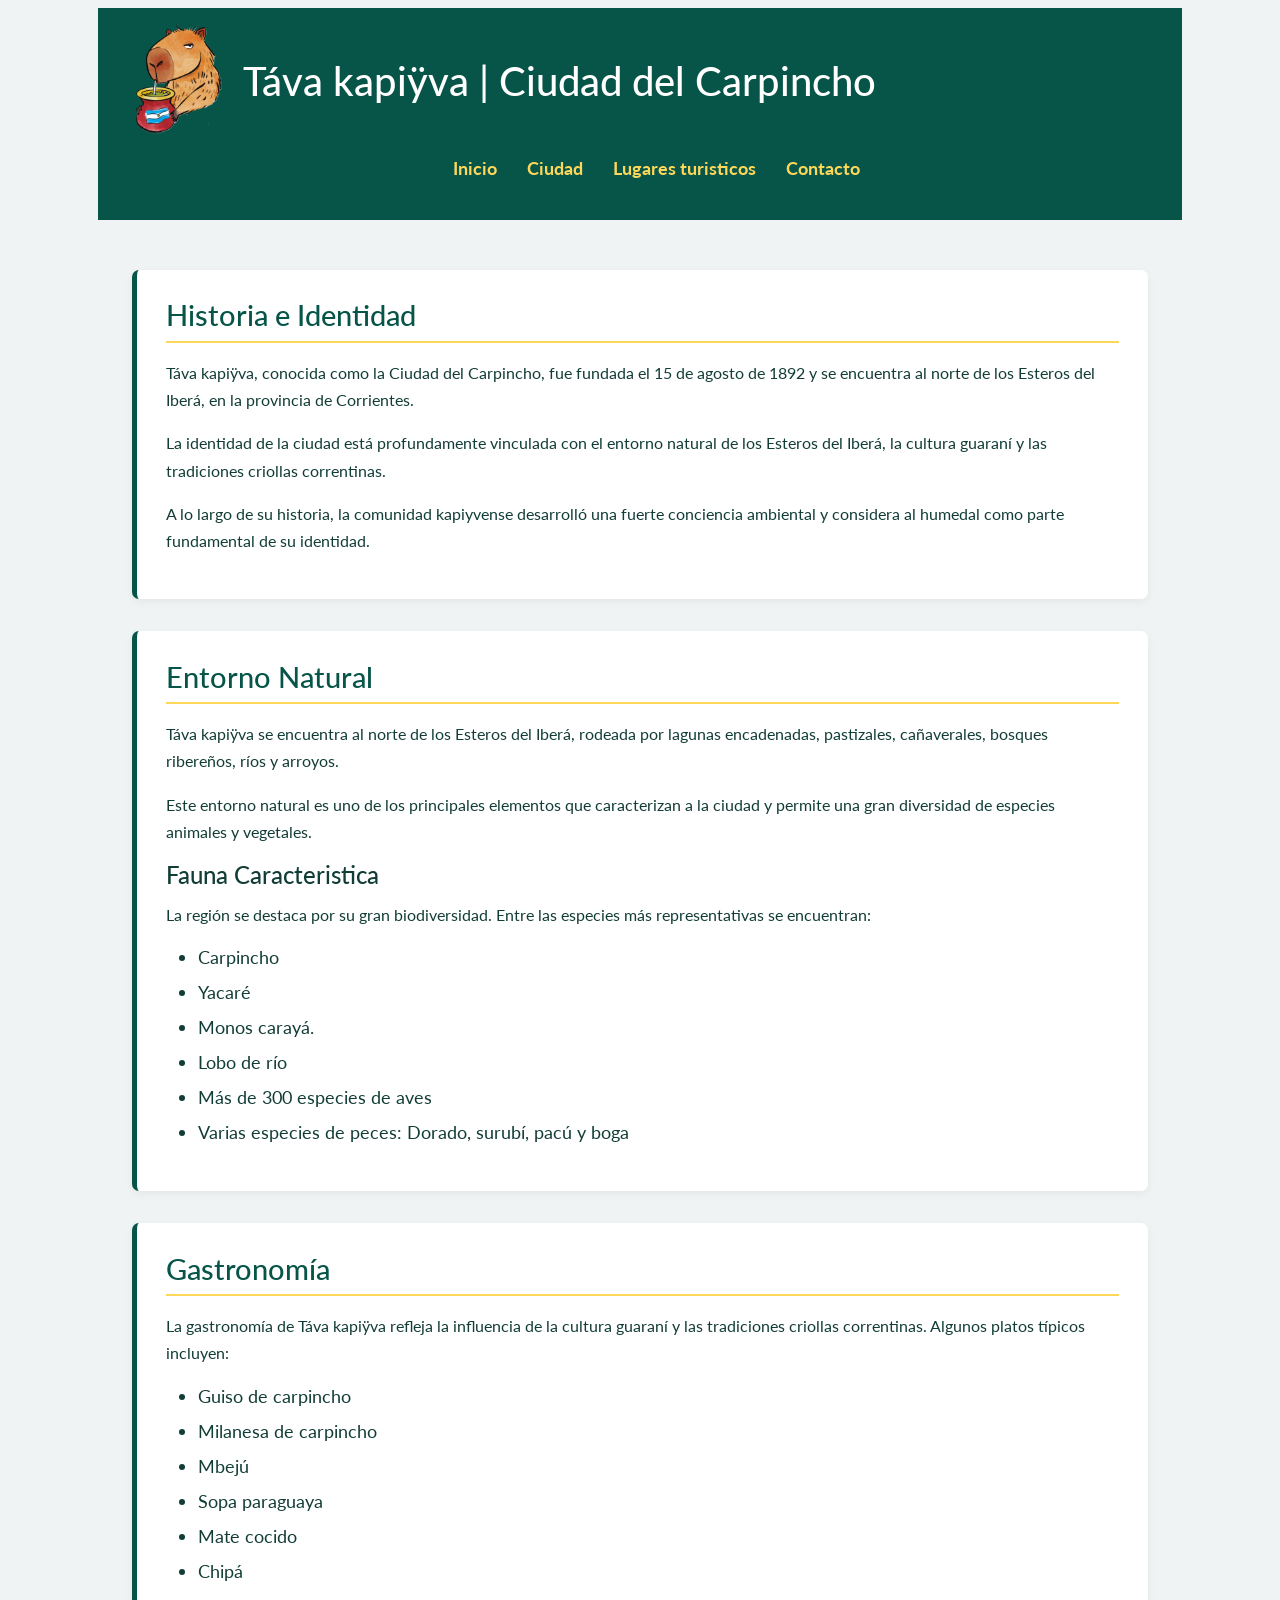
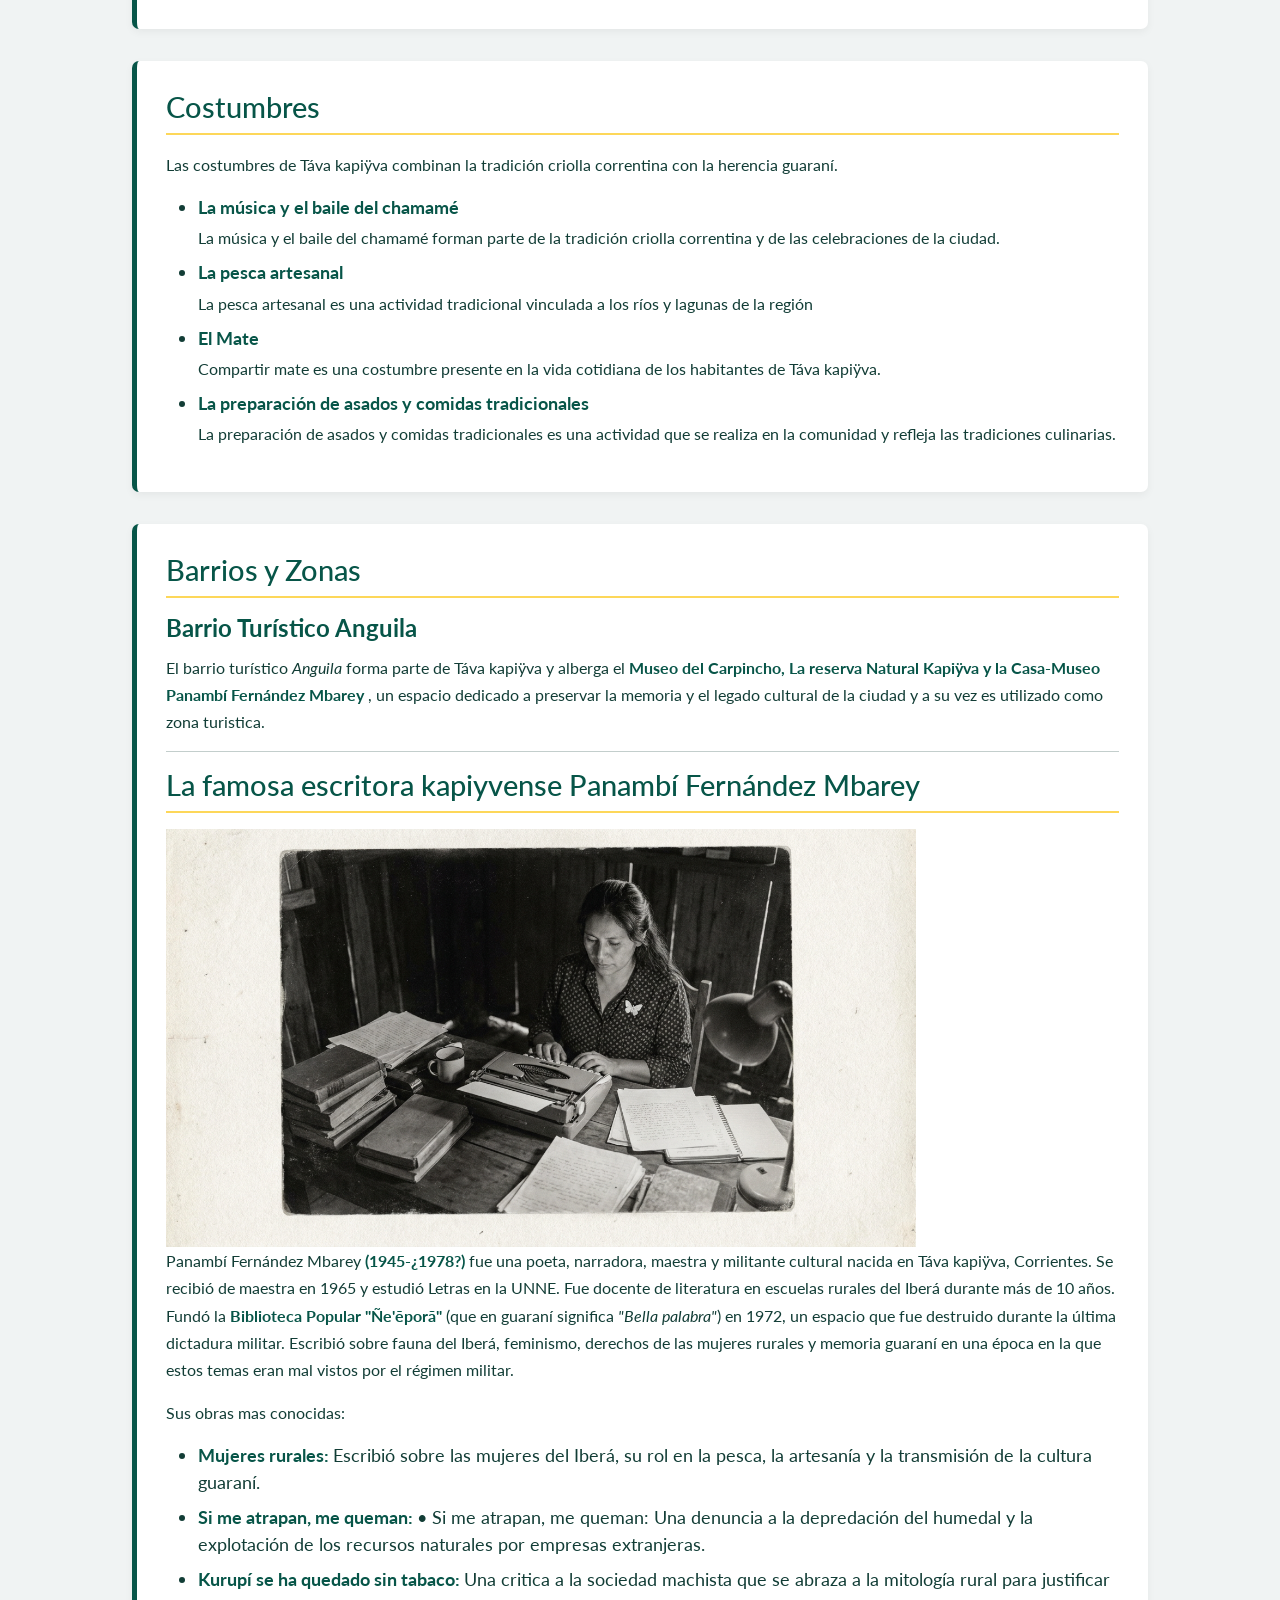
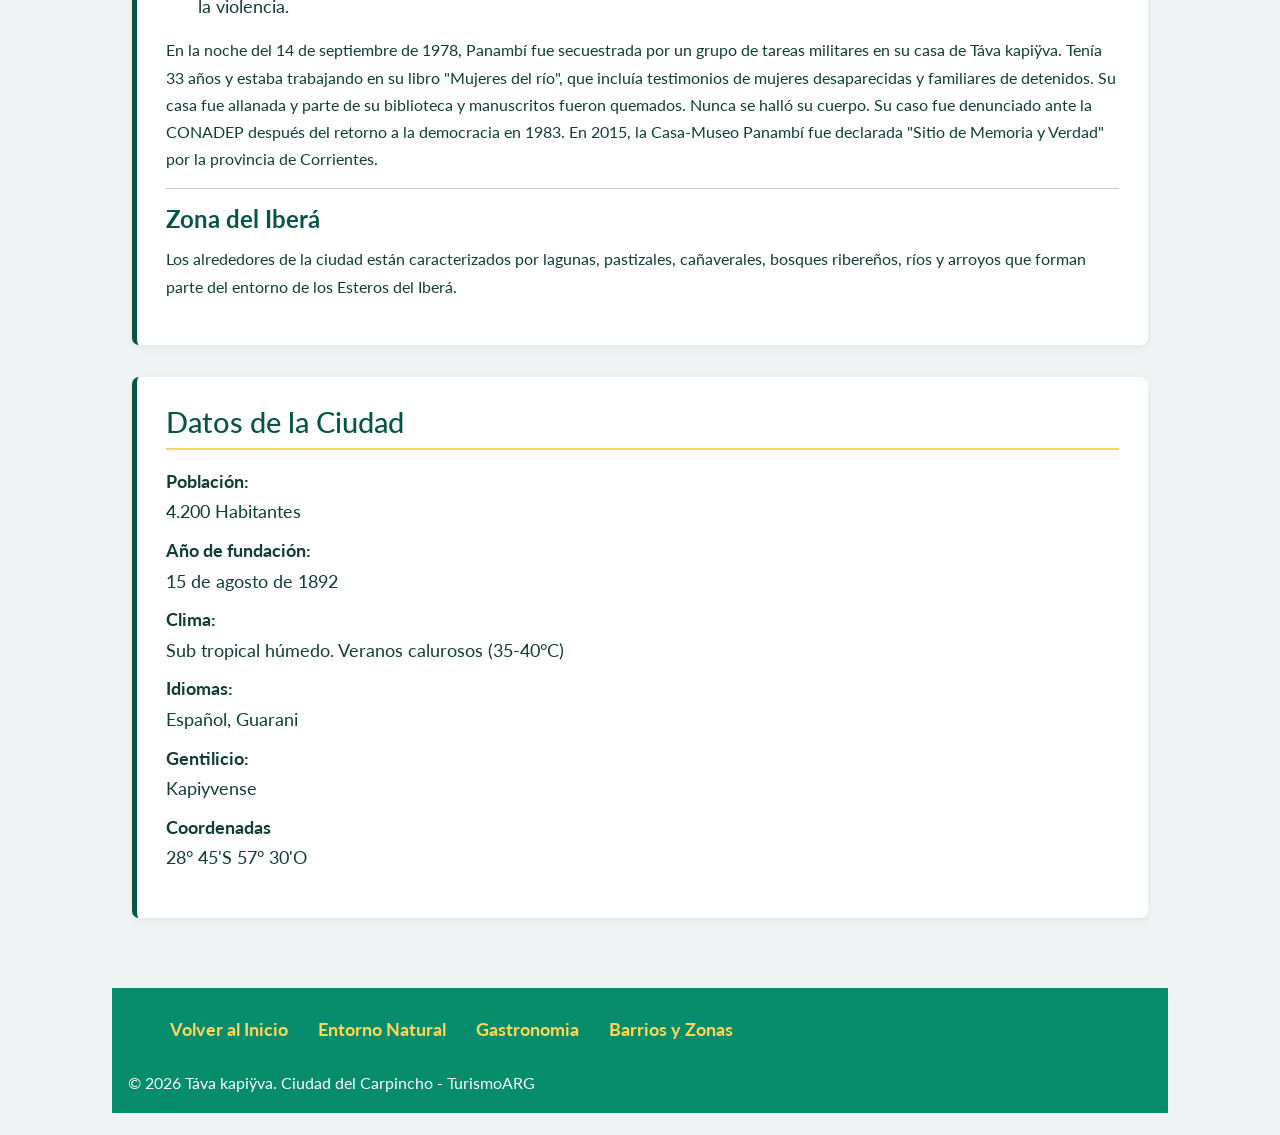
==== ciudad.html @ b0acb696 "Agrego carrusel en lugares.html" ====
<!DOCTYPE html>
<html lang="es">
<head>
    <meta charset="UTF-8">
    <meta name="viewport" content="width=device-width, initial-scale=1.0">
    <title>Táva kapiÿva - Ciudad - TursimoARG</title>
    <link href="https://cdn.jsdelivr.net/npm/bootstrap@5.3.3/dist/css/bootstrap.min.css" rel="stylesheet">
    <link rel="preconnect" href="https://fonts.googleapis.com">
    <link rel="preconnect" href="https://fonts.gstatic.com" crossorigin>
    <link href="https://fonts.googleapis.com/css2?family=Fjalla+One&display=swap" rel="stylesheet">
    <link rel="preconnect" href="https://fonts.googleapis.com">
    <link rel="preconnect" href="https://fonts.gstatic.com" crossorigin>
    <link href="https://fonts.googleapis.com/css2?family=Lato:ital,wght@0,100;0,300;0,400;0,700;0,900;1,100;1,300;1,400;1,700;1,900&display=swap" rel="stylesheet">
    <link rel="stylesheet" href="CSS/estilos.css">
</head>
<body>
      <header id="Inicio">
            <div>
                <img src="Imagenes/logo-corrientes.png" alt="Logo de Táva kapiÿva">
                <h1> Táva kapiÿva | Ciudad del Carpincho </h1>
            </div>
            <nav> 
                <ul>
                    <li> <a href="index.html"> Inicio </a></li>
                    <li> <a href="ciudad.html"> Ciudad </a></li>
                    <li> <a href="lugares.html"> Lugares turisticos </a></li>
                    <li> <a href="contacto.html"> Contacto </a></li>
                </ul>
            </nav>
        </header>
        <main>
            <section>
                <h2 id="HistoriaDeLaCiudad"> Historia e Identidad </h2>
                <p> Táva kapiÿva, conocida como la Ciudad del Carpincho, fue fundada el 15 de agosto de 1892 y se encuentra al norte de los Esteros del Iberá, en la provincia de Corrientes.
                </p>

                <p>La identidad de la ciudad está profundamente vinculada con el entorno natural de los Esteros del Iberá, la cultura guaraní y las tradiciones criollas correntinas.</p>

                <p> A lo largo de su historia, la comunidad kapiyvense desarrolló una fuerte conciencia ambiental y considera al humedal como parte fundamental de su identidad.
                </p>
            </section>

            <section>
                <h2 id="EntornoNatural">Entorno Natural</h2>
                <p>Táva kapiÿva se encuentra al norte de los Esteros del Iberá, rodeada por lagunas encadenadas, pastizales, cañaverales, bosques ribereños, ríos y arroyos.</p>

                <p>Este entorno natural es uno de los principales elementos que caracterizan a la ciudad y permite una gran diversidad de especies animales y vegetales.</p>
                 <div class="tarjeta">
                    <h3>Fauna Caracteristica</h3>
                    <p>La región se destaca por su gran biodiversidad. Entre las especies más representativas se encuentran:</p>
                    <ul>
                        <li>Carpincho</li>
                        <li>Yacaré </li>
                        <li>Monos carayá.</li>
                        <li>Lobo de río</li>
                        <li>Más de 300 especies de aves</li>
                        <li> Varias especies de peces: Dorado, surubí, pacú y boga</li>
                    </ul>
                 </div>
            </section>

            <section>
                <h2 id="Gastronomia"> Gastronomía </h2>
                <p>La gastronomía de Táva kapiÿva refleja la influencia de la cultura guaraní y las tradiciones criollas correntinas. Algunos platos típicos incluyen:</p>
                <ul>
                    <li>Guiso de carpincho</li>
                    <li>Milanesa de carpincho</li>
                    <li>Mbejú</li>
                    <li>Sopa paraguaya</li>
                    <li>Mate cocido</li>
                    <li>Chipá</li>
                </ul>
            </section>

            <section>
                <h2 id="Costumbres">Costumbres</h2>
                <p>Las costumbres de Táva kapiÿva combinan la tradición criolla correntina con la herencia guaraní.</p>
                <ul>
                    <li>
                        <strong> La música y el baile del chamamé </strong>
                        <p>La música y el baile del chamamé forman parte de la tradición criolla correntina y de las celebraciones de la ciudad.</p>
                    </li>
                    <li><strong>La pesca artesanal</strong>
                        <p>La pesca artesanal es una actividad tradicional vinculada a los ríos y lagunas de la región</p>
                    </li>
                    <li><strong>El Mate</strong>
                        <p>Compartir mate es una costumbre presente en la vida cotidiana de los habitantes de Táva kapiÿva.</p>
                    </li>
                    <li><strong>La preparación de asados y comidas tradicionales</strong>
                        <p>La preparación de asados y comidas tradicionales es una actividad que se realiza en la comunidad y refleja las tradiciones culinarias.</p>
                    </li>
                </ul>
            </section>

            <section>
                <h2 id="BarriosYZonas">Barrios y Zonas</h2>
                <div>
                    <h3><strong>Barrio Turístico Anguila</strong></h3>
                    <p> El barrio turístico <em>Anguila</em> forma parte de Táva kapiÿva y alberga el <strong>Museo del Carpincho, La reserva Natural Kapiÿva y la Casa-Museo Panambí Fernández Mbarey </strong>, un espacio dedicado a preservar la memoria y el legado cultural de la ciudad y a su vez es utilizado como zona turistica.  </p>
                </div>
                <hr>
                <article>
                    <h2> La famosa escritora kapiyvense Panambí Fernández Mbarey </h2>
                    <img src="Imagenes/FotoDocumento.png" alt="Fotografia de Panambí Fernández Mbarey" width="750">
                    <p> Panambí Fernández Mbarey <strong>(1945-¿1978?)</strong> fue una poeta, narradora, maestra y militante cultural nacida en Táva kapiÿva, Corrientes. Se recibió de maestra en 1965 y estudió Letras en la UNNE. Fue docente de literatura en escuelas rurales del Iberá durante más de 10 años. <br> Fundó la <strong>Biblioteca Popular "Ñe'ẽporã"</strong> (que en guaraní significa <em>"Bella palabra"</em>) en 1972, un espacio que fue destruido durante la última dictadura militar. Escribió sobre fauna del Iberá, feminismo, derechos de las mujeres rurales y memoria guaraní en una época en la que estos temas eran mal vistos por el régimen militar. </p>
                    <div>
                        <p> Sus obras mas conocidas:</p>
                        <ul>
                            <li> <strong> Mujeres rurales: </strong> Escribió sobre las mujeres del Iberá, su rol en la pesca, la artesanía y la transmisión de la cultura guaraní.</li>
                            <li> <strong> Si me atrapan, me queman: </strong> •	Si me atrapan, me queman: Una denuncia a la depredación del humedal y la explotación de los recursos naturales por empresas extranjeras.</li>
                            <li> <strong> Kurupí se ha quedado sin tabaco: </strong> Una critica a la sociedad machista que se abraza a la mitología rural para justificar la violencia. </li>
                        </ul>
                        <p> En la noche del 14 de septiembre de 1978, Panambí fue secuestrada por un grupo de tareas militares en su casa de Táva kapiÿva. Tenía 33 años y estaba trabajando en su libro "Mujeres del río", que incluía testimonios de mujeres desaparecidas y familiares de detenidos. Su casa fue allanada y parte de su biblioteca y manuscritos fueron quemados. Nunca se halló su cuerpo. Su caso fue denunciado ante la CONADEP después del retorno a la democracia en 1983. En 2015, la Casa-Museo Panambí fue declarada "Sitio de Memoria y Verdad" por la provincia de Corrientes. </p>
                    </div>
                </article>
                <hr>
                <div>
                    <h3><strong>Zona del Iberá</strong></h3>
                    <p> Los alrededores de la ciudad están caracterizados por lagunas, pastizales, cañaverales, bosques ribereños, ríos y arroyos que forman parte del entorno de los Esteros del Iberá. </p>
                </div>
            </section>
            <section>
                <h2> Datos de la Ciudad </h2>
                <dl>
                    <dt>Población:</dt>
                    <dd> 4.200 Habitantes </dd>
                    <dt>Año de fundación:</dt>
                    <dd> <time datetime="1892-08-15">15 de agosto de 1892</time> </dd>
                    <dt>Clima:</dt>
                    <dd> Sub tropical húmedo. Veranos calurosos (35-40°C) </dd>
                    <dt>Idiomas:</dt>
                    <dd> Español, Guarani </dd>
                    <dt>Gentilicio:</dt>
                    <dd> Kapiyvense</dd>
                    <dt>Coordenadas</dt>
                    <dd> 28° 45'S 57° 30'O </dd>
                </dl>
            </section>
        </main>
        <footer>   
            <ul> 
                <li> <a href="#Inicio"> Volver al Inicio </a></li>
                <li> <a href="#EntornoNatural"> Entorno Natural </a></li>
                <li> <a href="#Gastronomia"> Gastronomia </a></li>
                <li> <a href="#BarriosYZonas"> Barrios y Zonas </a></li>
            </ul>
            <small> &copy; 2026 Táva kapiÿva. Ciudad del Carpincho - TurismoARG </small>
        </footer>
        <script src="https://cdn.jsdelivr.net/npm/bootstrap@5.3.3/dist/js/bootstrap.bundle.min.js"></script>
</body>
</html>
---- CSS/estilos.css ----
/* Variables */
:root {
    --color-fondo: rgb(240, 243, 243);
    --color-header: #075548;
    --color-footer: #078d6c;
    --color-texto-principal: #123D36;
    --color-texto-secundario: #ffffff;
    --color-acento: #fdd759;
    --color-hover: #ff9100;
    --fuente-titulos: "Fjalla One", Arial, sans-serif;
    --fuente-principal: "Lato", Arial, sans-serif;
    --color-sombra: rgba(0, 0, 0, 0.05);
    --color-borde-tarjeta: rgba(7, 90, 70, 0.2);
}

/* Reset */
* {
    box-sizing: border-box;
    margin: 0;
    padding: 0;
}

/* Body */
body {
    font-family: var(--fuente-principal);
    font-size: 18px;
    line-height: 1.7;
    background-color: var(--color-fondo);
    color: var(--color-texto-principal);
    max-width: 1100px;
    margin: auto;
    padding: 0.5rem;
}

/* Header */
header {
    display: flex;
    flex-direction: column;
    justify-content: flex-start;
    background-color: var(--color-header);
    color: var(--color-texto-secundario);
    padding: 10px 20px;
    width: 100%;
}

header img {
    display: flex;
    align-items: flex-start;
    justify-content: flex-start;
    width: 125px;
}


/* Imagen y texto alineados */
header div {
    display: flex;
    flex-direction: row;
    align-items: center;
    margin-left: 0;
}

header div h1 {
    margin: 0;
    padding: 0;
}

/* Nav y footer */

nav {
    display: flex;
    flex-direction: row;
    justify-content: center;
    gap: 15px;
    margin-left: auto;
    margin-right: auto;
    width: max-content;
}

nav a,
footer a {
    text-decoration: none;
    color: var(--color-acento);
    font-family: var(--fuente-principal);
    font-weight: 700;
    padding: 10px;
    display: inline-block;
    transition: transform 0.3s ease, color 0.3s ease;
}

nav a:hover,
footer a:hover {
    color: var(--color-hover);
    transform: translateY(-3px);
}

footer {
    display: flex;
    flex-direction: column;
    background-color: var(--color-footer);
    color: var(--color-texto-secundario);
    padding: 1rem;
    margin: 14px;
}

/* Elementos del menú */
nav ul,
footer ul {
    display: flex;
    gap: 10px;
    list-style: none;
}

/* Main */
main {
    padding: 1.5rem;
    margin: 10px;
}

/* Section */
section {
    background-color: var(--color-texto-secundario);
    padding: 1.8rem;
    margin-top: 1rem;
    margin-bottom: 2rem;
    border-radius: 7px;
    box-shadow: 0 3px 8px var(--color-sombra);
    border-left: 5px solid var(--color-header);
}

section h2 {
    color: var(--color-header);
    font-size: 1.8rem;
    margin-bottom: 1rem;
    padding-bottom: 0.5rem;
    border-bottom: 2px solid var(--color-acento);
}

section h3 {
    color: var(--color-texto-principal);
    font-size: 1.5rem;
    margin-top: 1rem;
    margin-bottom: 0.7rem;
}

section p {
    font-family: var(--fuente-secundaria);
    color: var(--color-texto-principal);
    font-size: 1rem;
    line-height: 1.7;
    margin-bottom: 1rem;
}

section strong {
    font-family: var(--fuente-principal);
    color: var(--color-header);
    font-weight: bold;
}

section em {
    font-style: italic;
}

section ul {
    margin-left: 1.5rem;
    margin-bottom: 1rem;
    padding-left: 0.5rem;
}

section li {
    font-family: var(--fuente-secundaria);
    color: var(--color-texto-principal);
    margin-bottom: 0.5rem;
    line-height: 1.5;
}

section li p {
    margin-top: 0.2rem;
    margin-bottom: 0.4rem;
}

<<<<<<< HEAD
.fauna, .lugar {
=======
.lugar {
>>>>>>> 4a778a674673a5d684d19be6d3c427e51670f3a7
    background-color: var(--color-fondo);
    padding: 1.2rem;
    margin-top: 1.1rem;
    margin-bottom: 1.1rem;
    border-radius: 6px;
    border: 1px solid var(--color-borde-tarjeta);
}

#información ul {
    list-style: none;
}

/* mark */

#importante {
    background-color: #fbe392;
}

/* hr y dl */

hr {
    border: 0;
    height: 1px;
    background-color: var(--color-borde-tarjeta);
    margin: 2rem 0;
}

dl {
    display: grid;
    grid-template-columns: auto 3fr;
    gap: 0.5rem 1.2rem;
    background-color: var(--color-fondo);
    padding: 1.2rem;
    border-radius: 6px;
    border-left: 4px solid var(--color-acento);
}

dt {
    font-family: var(--fuente-principal);
    color: var(--color-header);
    font-weight: bold;
}

dd {
    margin: 0;
    font-family: var(--fuente-secundaria);
    color: var(--color-texto-principal);
}

/* Artículo */
article {
    background-color: var(--color-fondo);
    padding: 1.2rem;
    margin-top: 1.1rem;
    margin-bottom: 1.1rem;
    border-radius: 6px;
    border: 1px solid var(--color-borde-tarjeta);
}

article h2 {
    color: var(--color-header);
    font-size: 1.8rem;
    margin-top: 1rem;
    margin-bottom: 0.7rem;
}

<<<<<<< HEAD
/* Titulo y subtitulos */
h1, h2, h3 {
=======
/* Selectores */
h1,
h2,
h3 {
>>>>>>> 4a778a674673a5d684d19be6d3c427e51670f3a7
    font-family: var(--fuente-titulos);
}

h4 {
    font-family: var(--fuente-principal);
}

/* Imagenes */

img {
    max-width: 100%;
    height: auto;
    display: block;
    margin-bottom: 1rem;
    border-radius: 8px;
    transition: transform 0.3s ease;
}

img:hover {
    transform: scale(1.05);
    cursor: pointer;
}

.carousel-item img {
    width: 450px;
    object-fit: cover;
}

/* Tabla */

table {
    width: 100%;
    border-collapse: collapse;
    margin: 18px 0;
    border-radius: 6px;
    overflow: hidden;
    box-shadow: 0 2px 8px rgba(0, 0, 0, 0.3);
}

th,
td {
    border: 1px solid #ccc;
    padding: 10px;
    text-align: left;

}

thead {
    background-color: var(--color-header);
    color: white;
}

tbody tr:nth-child(even) {
    background-color: #f2f2f2;
}

tbody tr:hover {
    background-color: #d1e7dd;
    cursor: pointer;
}

/* FORMULARIO */

form input,
form textarea,
form select {
    width: 100%;
    padding: 10px;
    margin: 8px 0;
    border: 1px solid #929191;
    border-radius: 5px;
    box-sizing: border-box;
}

form button {
    background-color: var(--color-header);
    color: white;
    padding: 10px 20px;
    border: none;
    border-radius: 5px;
    cursor: pointer;
}

form button:hover {
    background-color: #4d998a
}

.card {
    background-color: var(--color-texto-secundario);
    border: 1px solid var(--color-borde-tarjeta);
    border-radius: 8px;
}

.card-title {
    color: var(--color-header);
    font-family: var(--fuente-titulos);
}

.card-text {
    color: var(--color-texto-principal);
    font-family: var(--fuente-principal);
}
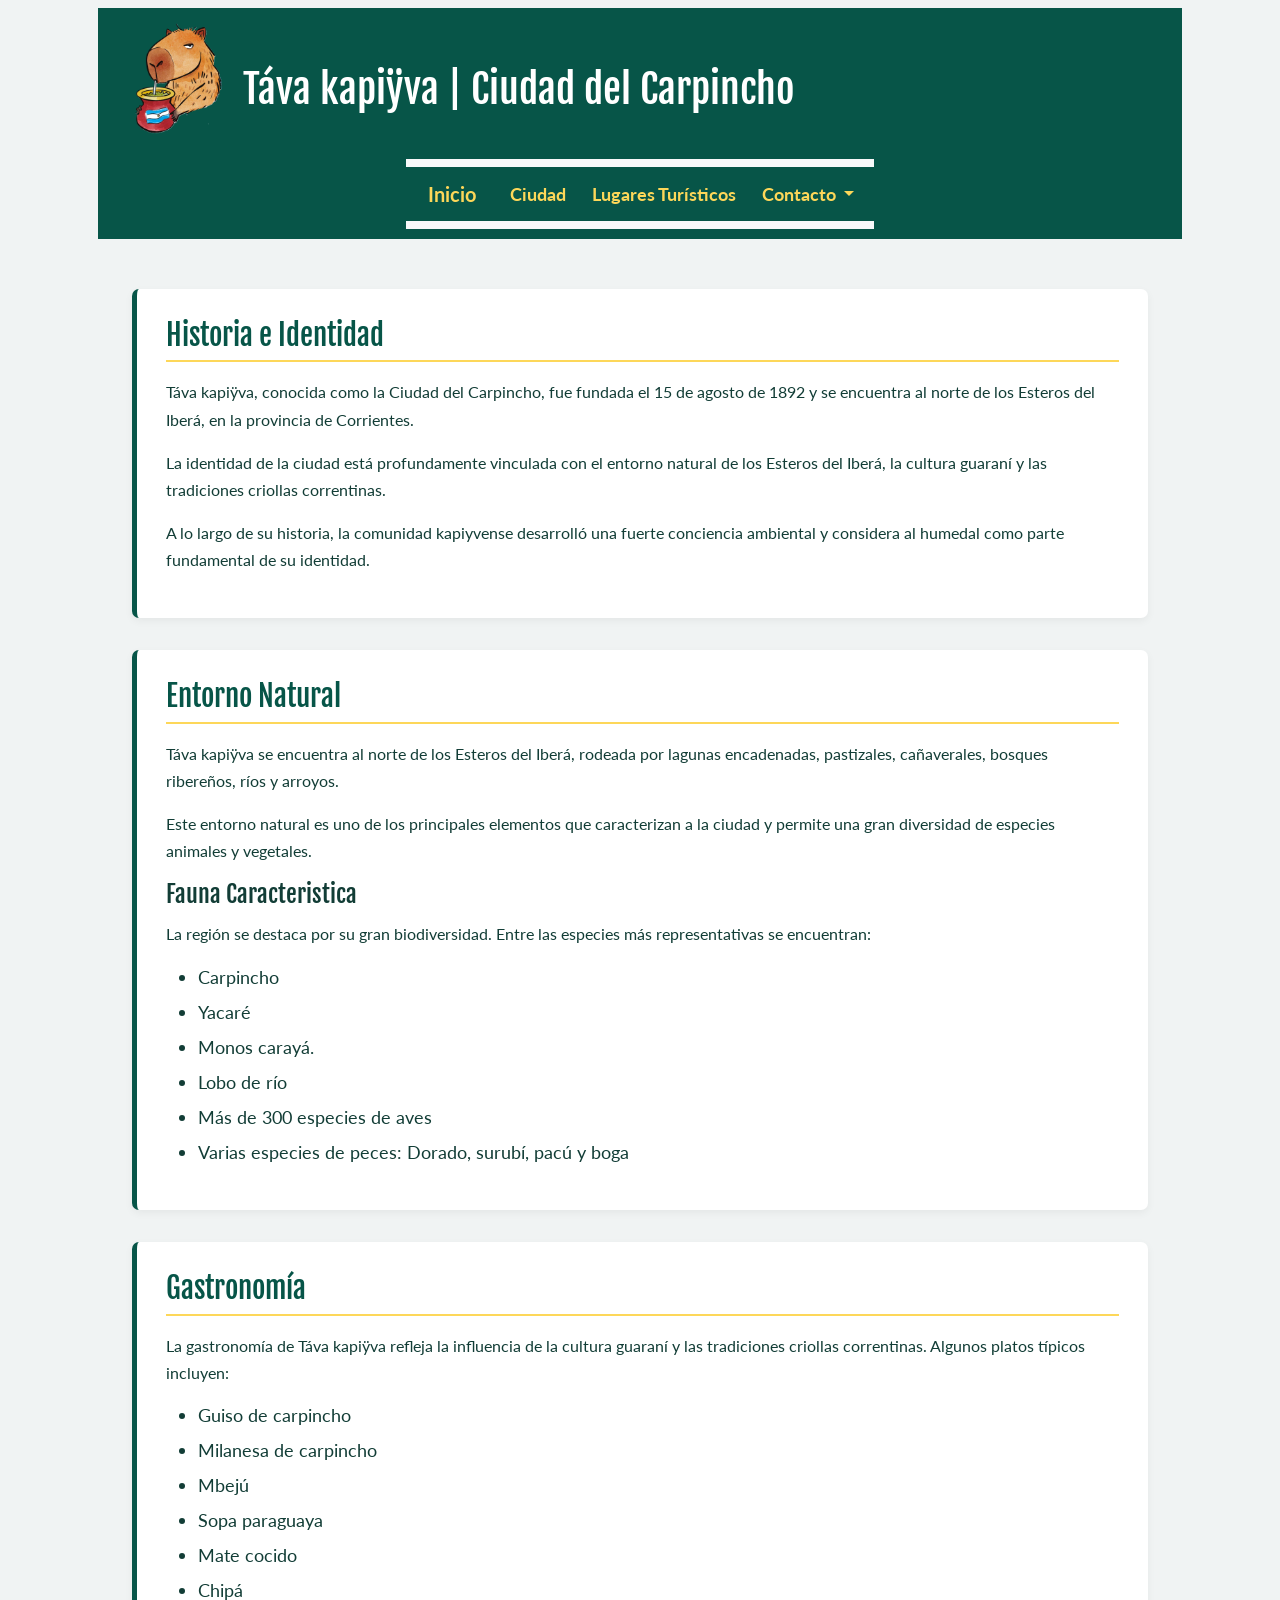
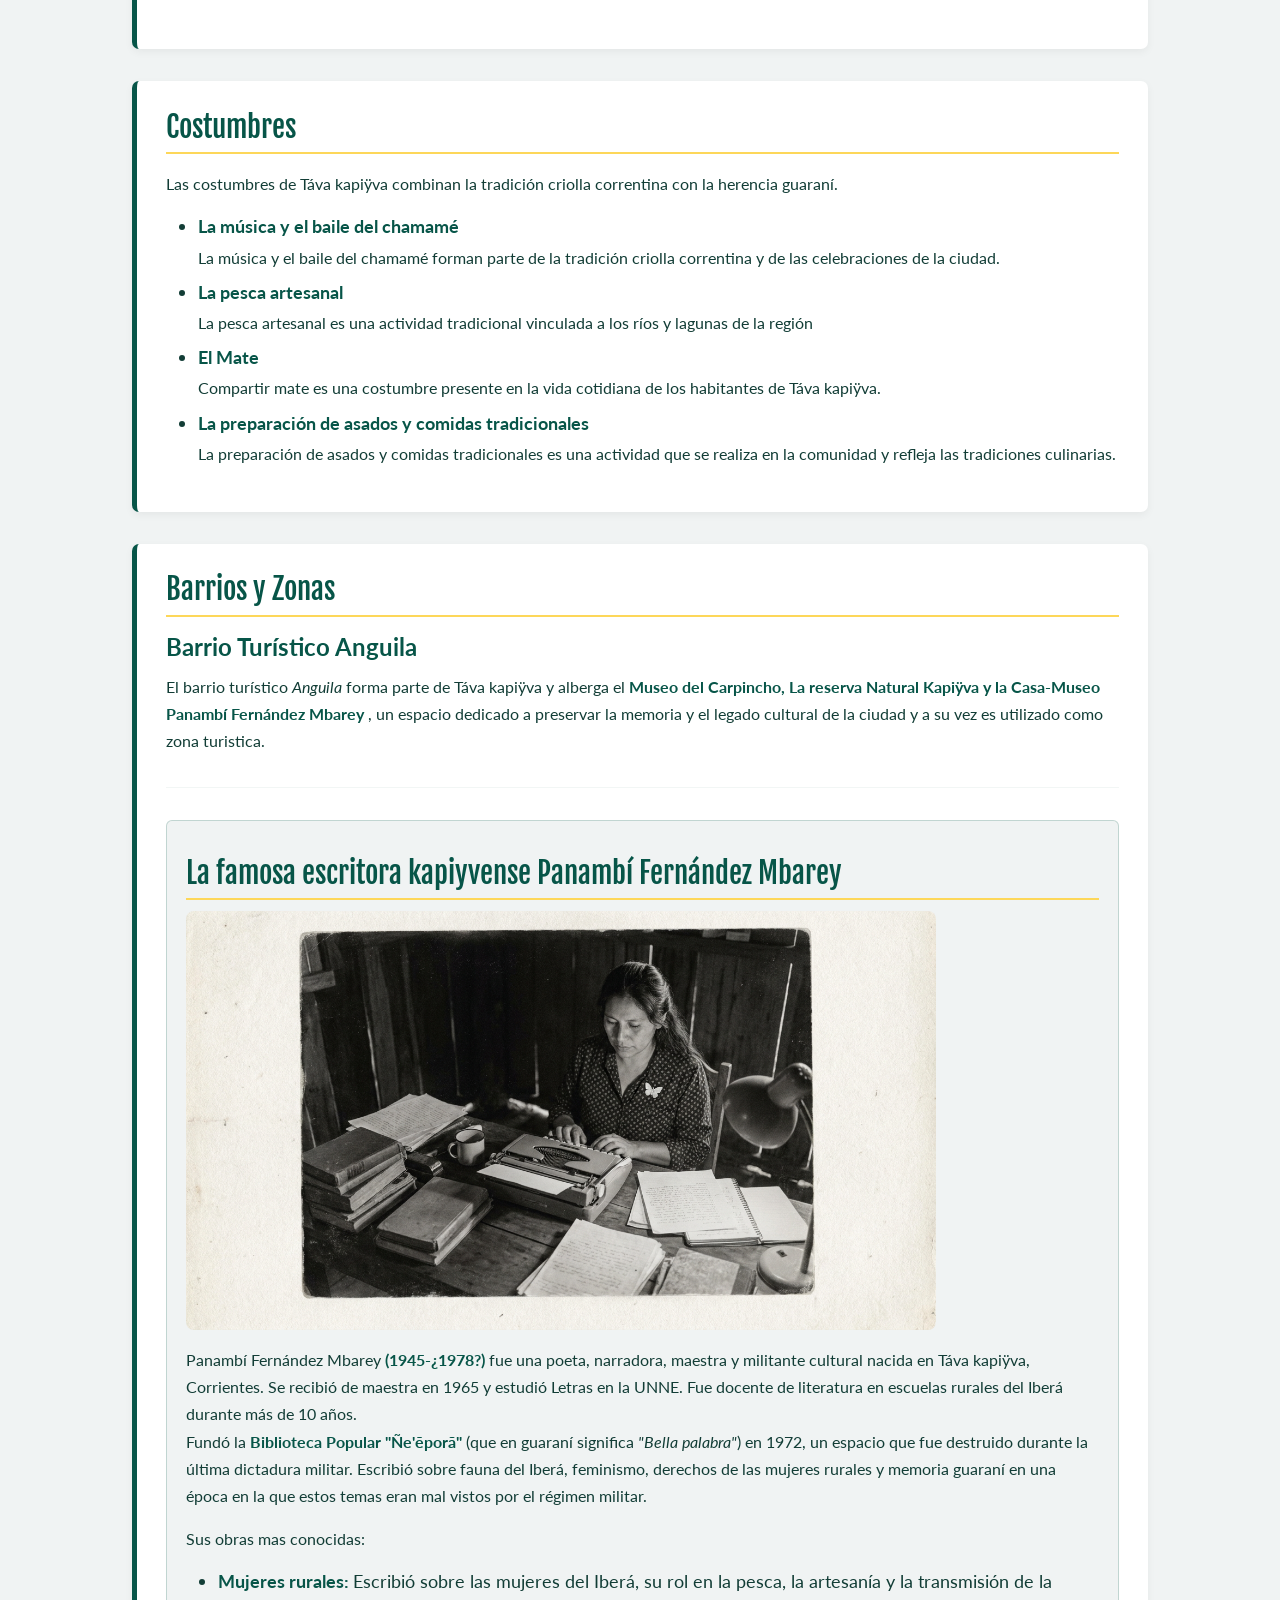
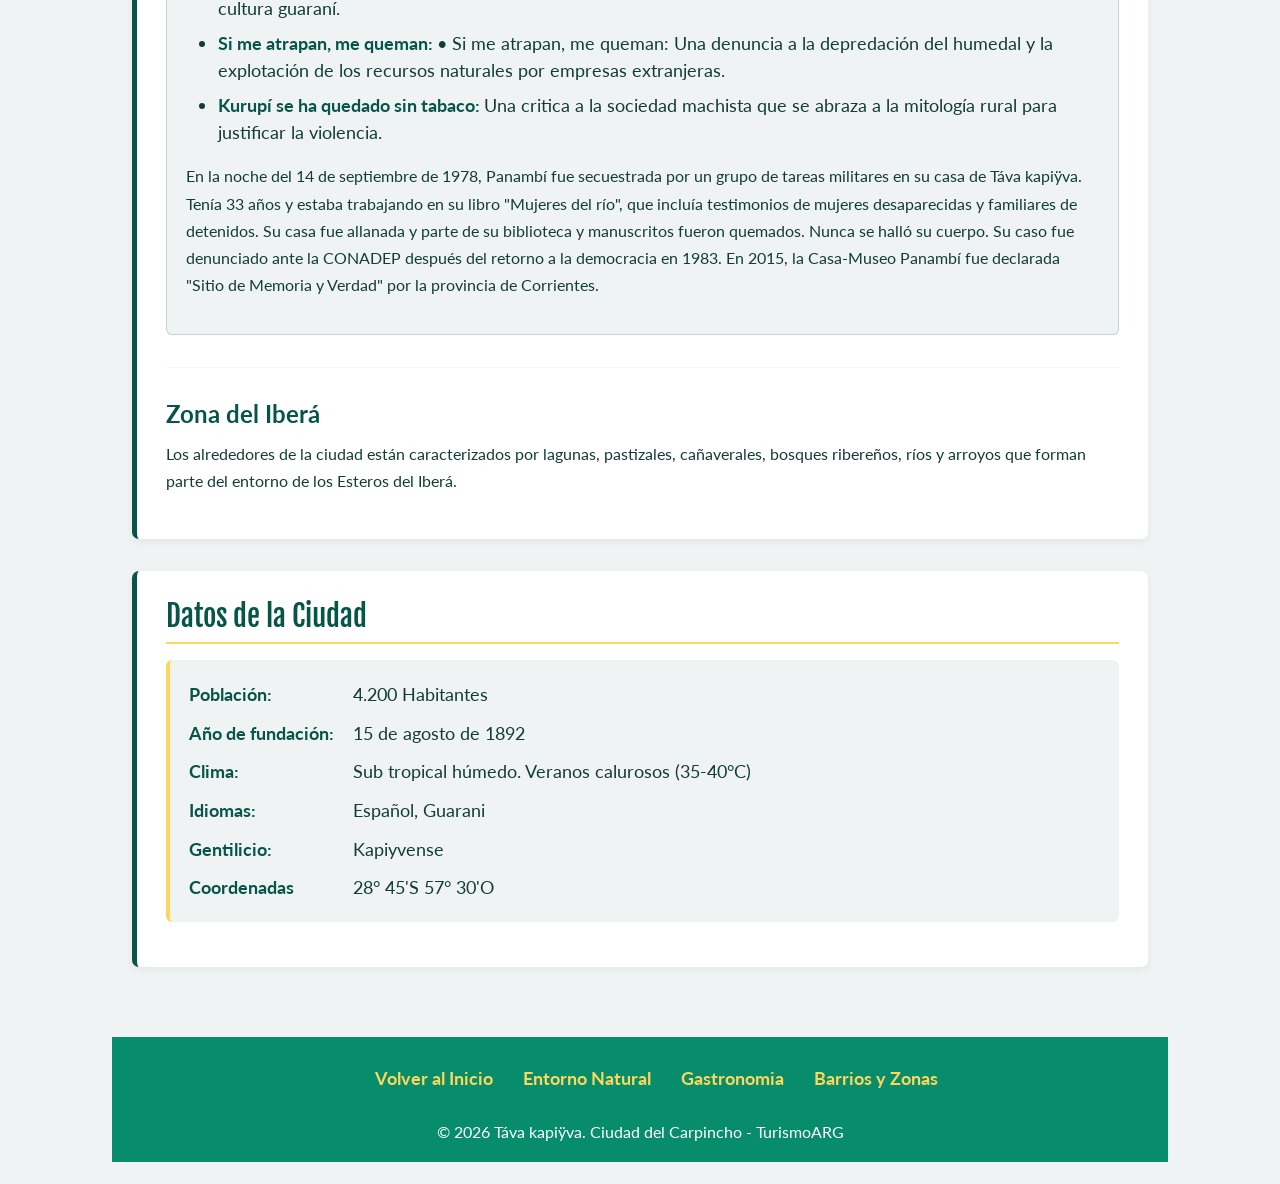
==== commit b217af30: "Agrego navbar, hamburguesa, shortcut icon y carrusel" ====
--- a/ciudad.html
+++ b/ciudad.html
@@ -4,30 +4,54 @@
     <meta charset="UTF-8">
     <meta name="viewport" content="width=device-width, initial-scale=1.0">
     <title>Táva kapiÿva - Ciudad - TursimoARG</title>
+
+    <link rel="shortcut icon" href="./Imagenes/logo-corrientes.png">
+
     <link href="https://cdn.jsdelivr.net/npm/bootstrap@5.3.3/dist/css/bootstrap.min.css" rel="stylesheet">
     <link rel="preconnect" href="https://fonts.googleapis.com">
     <link rel="preconnect" href="https://fonts.gstatic.com" crossorigin>
+
     <link href="https://fonts.googleapis.com/css2?family=Fjalla+One&display=swap" rel="stylesheet">
     <link rel="preconnect" href="https://fonts.googleapis.com">
     <link rel="preconnect" href="https://fonts.gstatic.com" crossorigin>
+
     <link href="https://fonts.googleapis.com/css2?family=Lato:ital,wght@0,100;0,300;0,400;0,700;0,900;1,100;1,300;1,400;1,700;1,900&display=swap" rel="stylesheet">
     <link rel="stylesheet" href="CSS/estilos.css">
 </head>
 <body>
-      <header id="Inicio">
-            <div>
-                <img src="Imagenes/logo-corrientes.png" alt="Logo de Táva kapiÿva">
-                <h1> Táva kapiÿva | Ciudad del Carpincho </h1>
+    <header id="Inicio">
+        <div>
+            <img src="Imagenes/logo-corrientes.png" alt="Logo de Táva kapiÿva">
+            <h1> Táva kapiÿva | Ciudad del Carpincho </h1>
+        </div>
+        <nav class="navbar navbar-expand-lg bg-body-tertiary">
+        <div class="container-fluid">
+            <a class="navbar-brand" href="index.html"> Inicio </a>
+            <button class="navbar-toggler" type="button" data-bs-toggle="collapse" data-bs-target="#navbarScroll" aria-controls="navbarScroll" aria-expanded="false" aria-label="Toggle navigation">
+            <span class="navbar-toggler-icon"></span>
+            </button>
+            <div class="collapse navbar-collapse" id="navbarScroll">
+            <ul class="navbar-nav me-auto my-2 my-lg-0 navbar-nav-scroll" style="--bs-scroll-height: 100px;">
+                <li class="nav-item">
+                <a class="nav-link" href="ciudad.html"> Ciudad </a>
+                </li>
+                <li class="nav-item">
+                <a class="nav-link" href="lugares.html"> Lugares Turísticos </a>
+                </li>
+                <li class="nav-item dropdown">
+                <a class="nav-link dropdown-toggle" href="contacto.html" role="button" data-bs-toggle="dropdown" aria-expanded="false">
+                    Contacto
+                </a>
+                <ul class="dropdown-menu">
+                    <li><a class="dropdown-item" href="contacto.html"> Ir a Contacto </a></li>
+                    <li><a class="dropdown-item" href="mailto:turismotavacorrientes@gmail.com" rel="noopener noreferrer"> Escribinos </a></li>
+                </ul>
+            </ul>
             </div>
-            <nav> 
-                <ul>
-                    <li> <a href="index.html"> Inicio </a></li>
-                    <li> <a href="ciudad.html"> Ciudad </a></li>
-                    <li> <a href="lugares.html"> Lugares turisticos </a></li>
-                    <li> <a href="contacto.html"> Contacto </a></li>
-                </ul>
-            </nav>
-        </header>
+        </div>
+        </nav>
+    </header>
+
         <main>
             <section>
                 <h2 id="HistoriaDeLaCiudad"> Historia e Identidad </h2>
@@ -146,6 +170,7 @@
             </ul>
             <small> &copy; 2026 Táva kapiÿva. Ciudad del Carpincho - TurismoARG </small>
         </footer>
+
         <script src="https://cdn.jsdelivr.net/npm/bootstrap@5.3.3/dist/js/bootstrap.bundle.min.js"></script>
 </body>
 </html>
--- a/CSS/estilos.css
+++ b/CSS/estilos.css
@@ -66,7 +66,7 @@
 
 /* Nav y footer */
 
-nav {
+.navbar {
     display: flex;
     flex-direction: row;
     justify-content: center;
@@ -76,7 +76,17 @@
     width: max-content;
 }
 
-nav a,
+.container-fluid {
+    background-color: var(--color-header);
+}
+
+.navbar-toggler {
+    border: none;
+    background-color: var(--color-fondo);
+    color: var(--color-header);
+}
+
+.navbar a,
 footer a {
     text-decoration: none;
     color: var(--color-acento);
@@ -87,7 +97,7 @@
     transition: transform 0.3s ease, color 0.3s ease;
 }
 
-nav a:hover,
+.navbar a:hover,
 footer a:hover {
     color: var(--color-hover);
     transform: translateY(-3px);
@@ -96,6 +106,8 @@
 footer {
     display: flex;
     flex-direction: column;
+    justify-content: center;
+    align-items: center;
     background-color: var(--color-footer);
     color: var(--color-texto-secundario);
     padding: 1rem;
@@ -178,11 +190,7 @@
     margin-bottom: 0.4rem;
 }
 
-<<<<<<< HEAD
 .fauna, .lugar {
-=======
-.lugar {
->>>>>>> 4a778a674673a5d684d19be6d3c427e51670f3a7
     background-color: var(--color-fondo);
     padding: 1.2rem;
     margin-top: 1.1rem;
@@ -249,15 +257,8 @@
     margin-bottom: 0.7rem;
 }
 
-<<<<<<< HEAD
 /* Titulo y subtitulos */
 h1, h2, h3 {
-=======
-/* Selectores */
-h1,
-h2,
-h3 {
->>>>>>> 4a778a674673a5d684d19be6d3c427e51670f3a7
     font-family: var(--fuente-titulos);
 }
 
@@ -284,6 +285,18 @@
 .carousel-item img {
     width: 450px;
     object-fit: cover;
+}
+
+/* Imagenes de Lugares.html */
+
+#LugaresTuristicos img {
+    width: 100%;
+    height: auto;
+    display: block;
+    margin-bottom: 1rem;
+    border-radius: 8px;
+    transition: none;
+    transform: none;
 }
 
 /* Tabla */
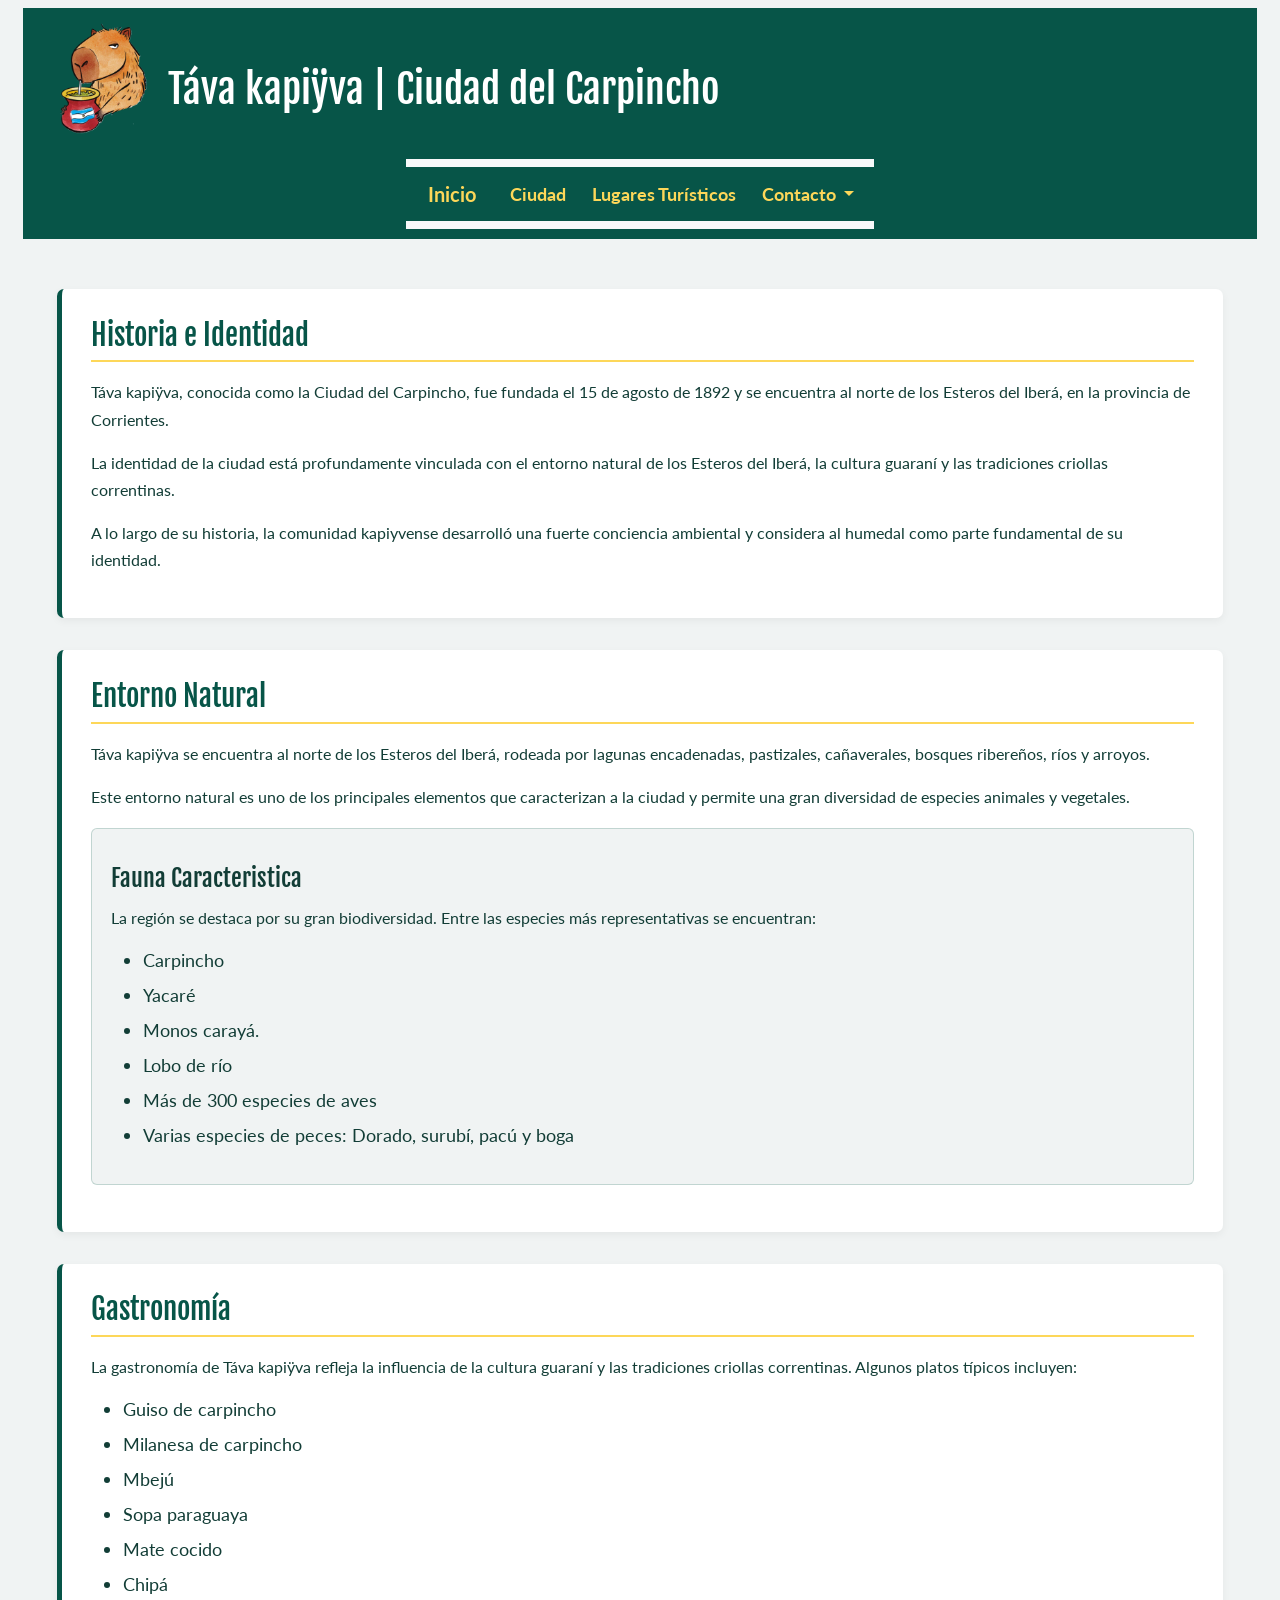
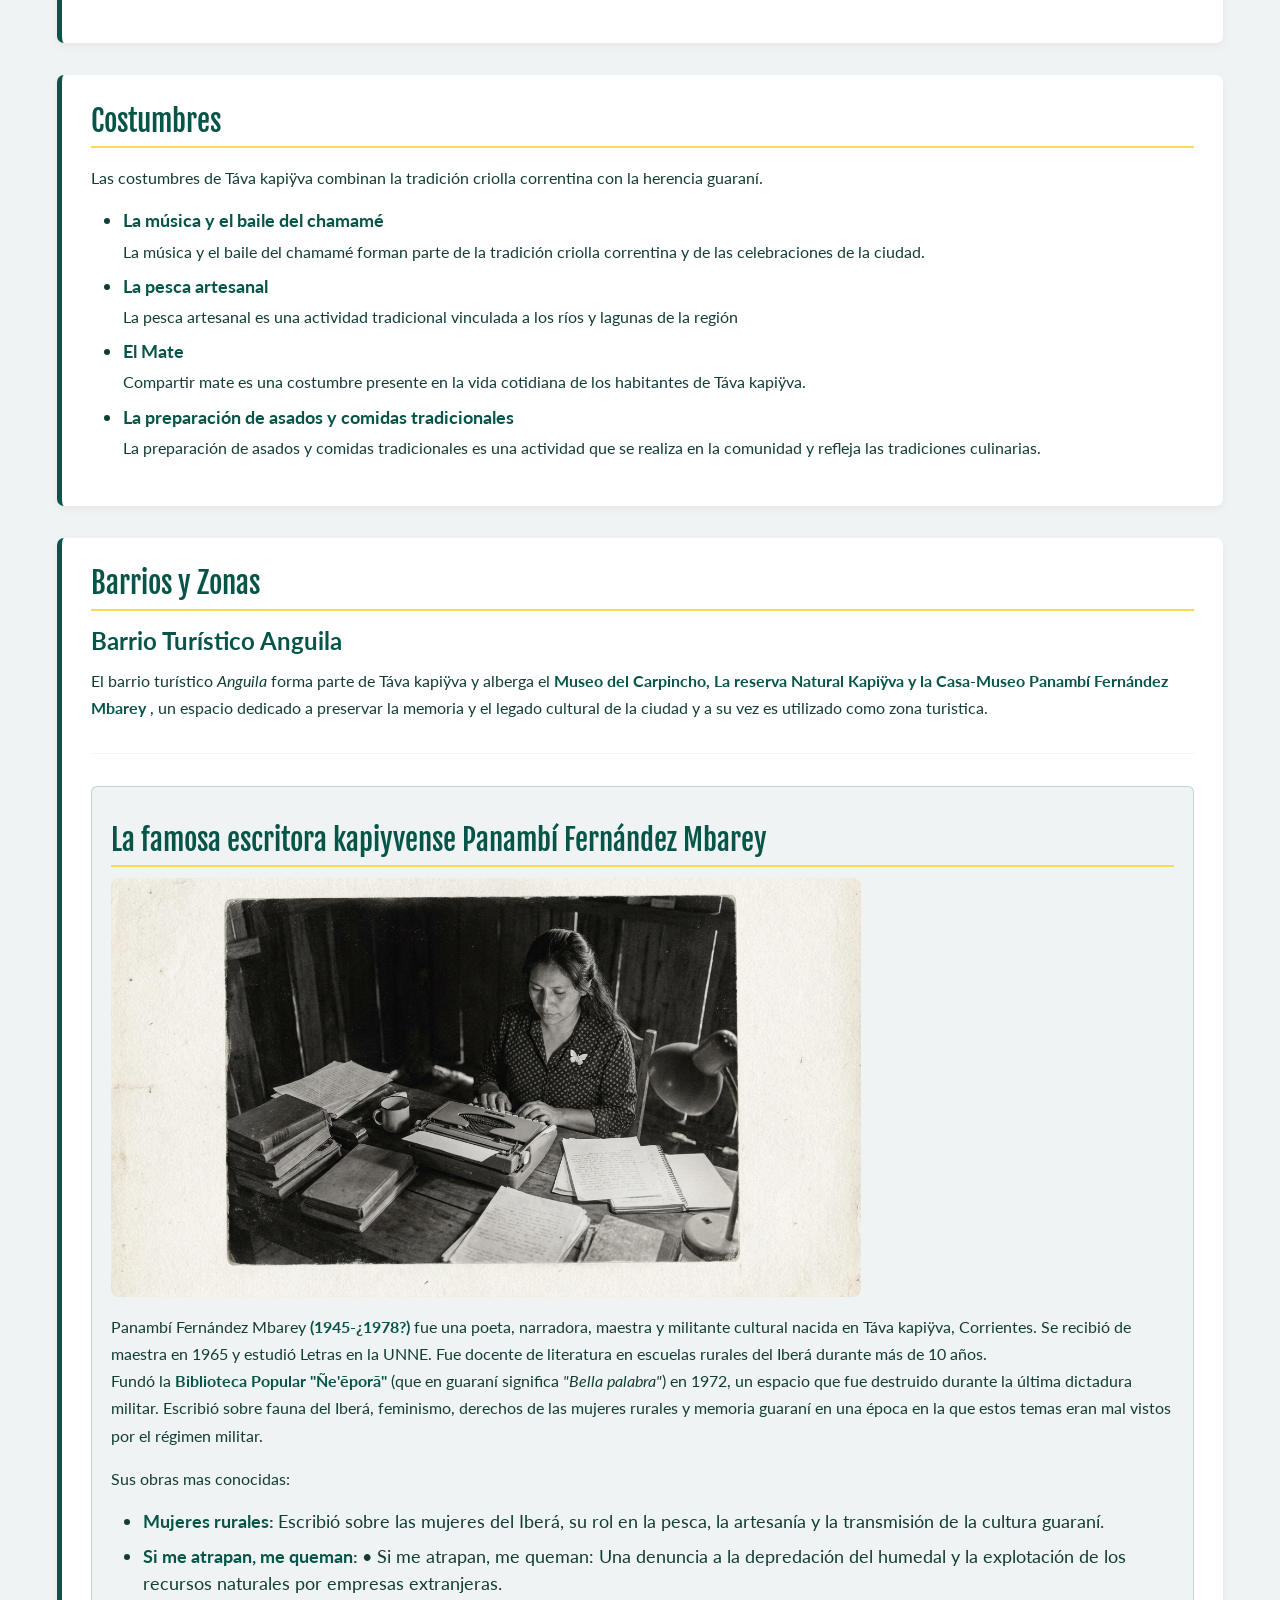
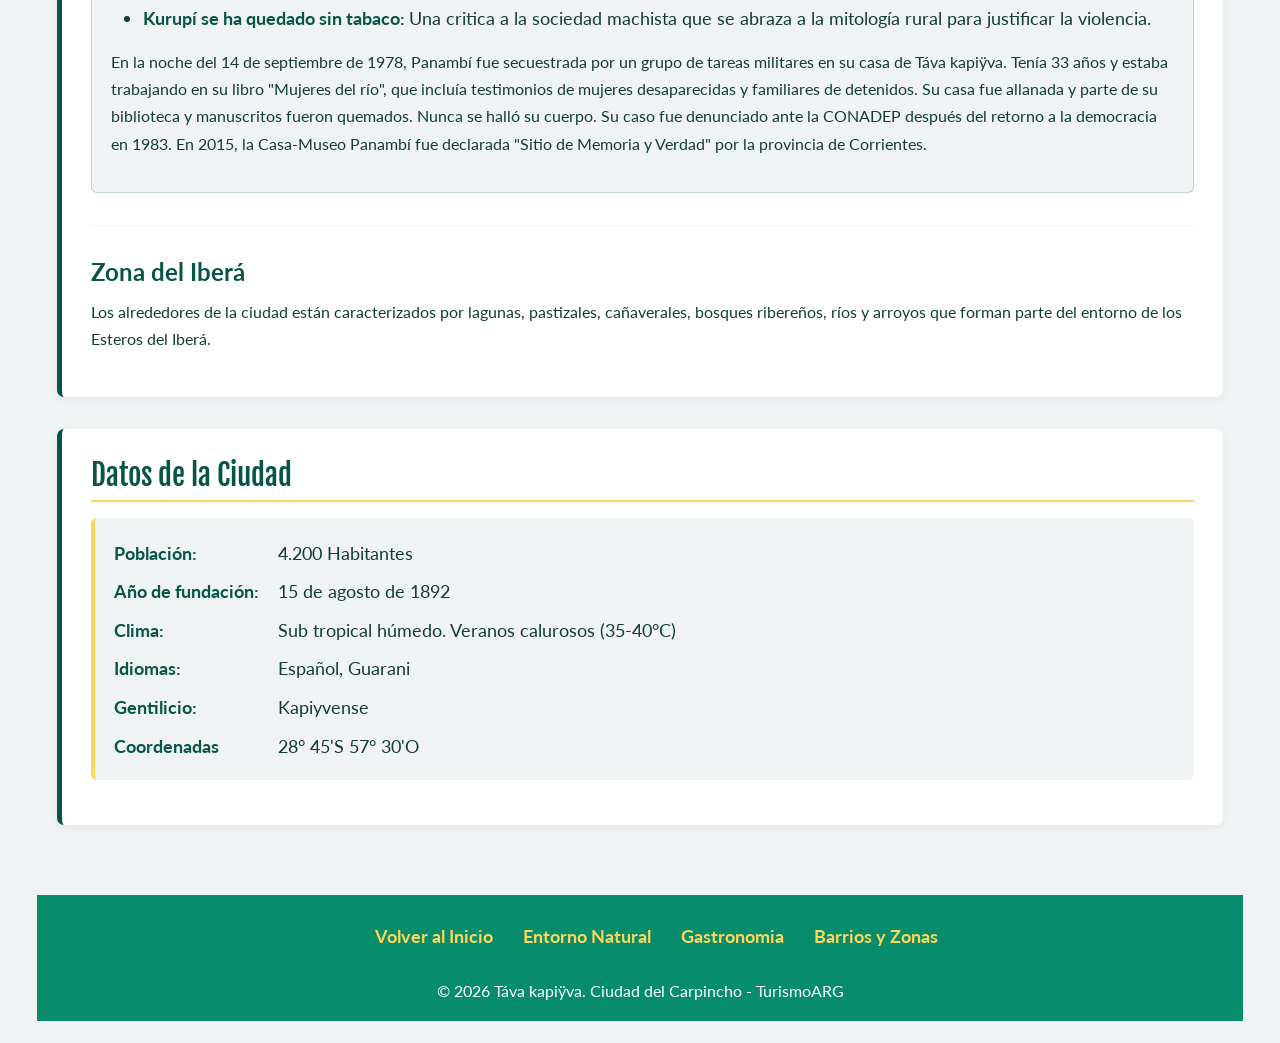
==== commit 6b0067ac: "Agregro corección de errores y un position" ====
--- a/ciudad.html
+++ b/ciudad.html
@@ -31,7 +31,7 @@
             <span class="navbar-toggler-icon"></span>
             </button>
             <div class="collapse navbar-collapse" id="navbarScroll">
-            <ul class="navbar-nav me-auto my-2 my-lg-0 navbar-nav-scroll" style="--bs-scroll-height: 100px;">
+            <ul class="navbar-nav me-auto my-2 my-lg-0 navbar-nav-scroll">
                 <li class="nav-item">
                 <a class="nav-link" href="ciudad.html"> Ciudad </a>
                 </li>
--- a/CSS/estilos.css
+++ b/CSS/estilos.css
@@ -1,6 +1,6 @@
 /* Variables */
 :root {
-    --color-fondo: rgb(240, 243, 243);
+    --color-fondo: #f0f3f3;
     --color-header: #075548;
     --color-footer: #078d6c;
     --color-texto-principal: #123D36;
@@ -18,6 +18,7 @@
     box-sizing: border-box;
     margin: 0;
     padding: 0;
+    max-width: 100%;
 }
 
 /* Body */
@@ -27,7 +28,7 @@
     line-height: 1.7;
     background-color: var(--color-fondo);
     color: var(--color-texto-principal);
-    max-width: 1100px;
+    max-width: 1250px;
     margin: auto;
     padding: 0.5rem;
 }
@@ -76,14 +77,8 @@
     width: max-content;
 }
 
-.container-fluid {
+nav div {
     background-color: var(--color-header);
-}
-
-.navbar-toggler {
-    border: none;
-    background-color: var(--color-fondo);
-    color: var(--color-header);
 }
 
 .navbar a,
@@ -155,7 +150,7 @@
 }
 
 section p {
-    font-family: var(--fuente-secundaria);
+    font-family: var(--fuente-principal);
     color: var(--color-texto-principal);
     font-size: 1rem;
     line-height: 1.7;
@@ -179,7 +174,7 @@
 }
 
 section li {
-    font-family: var(--fuente-secundaria);
+    font-family: var(--fuente-principal);
     color: var(--color-texto-principal);
     margin-bottom: 0.5rem;
     line-height: 1.5;
@@ -190,7 +185,7 @@
     margin-bottom: 0.4rem;
 }
 
-.fauna, .lugar {
+.tarjeta, .lugar {
     background-color: var(--color-fondo);
     padding: 1.2rem;
     margin-top: 1.1rem;
@@ -236,7 +231,7 @@
 
 dd {
     margin: 0;
-    font-family: var(--fuente-secundaria);
+    font-family: var(--fuente-principal);
     color: var(--color-texto-principal);
 }
 
@@ -372,4 +367,37 @@
 .card-text {
     color: var(--color-texto-principal);
     font-family: var(--fuente-principal);
-}+}
+
+/*
+    Integrante 3 - Flexbox Lugares */
+
+.lugares-flex {
+    display:flex;
+    flex-wrap:wrap;
+    gap: 24px;
+    justify-content: center;
+    padding:20px;
+    list-style:none;
+}
+
+.lugar {
+    flex: 1 1 400px;
+    max-width: 100%;
+    background:white;
+    border-radius:12px;
+    padding:20px;
+    box-shadow: 0 4px 12px rgba(0,0,0,0.1);
+    display:flex;
+    flex-direction: column;
+    gap:12px;
+}
+
+.lugar img{
+    width:100%;
+    height:200px;
+    object-fit: cover;
+    border-radius:8px;
+    position:relative;
+}
+
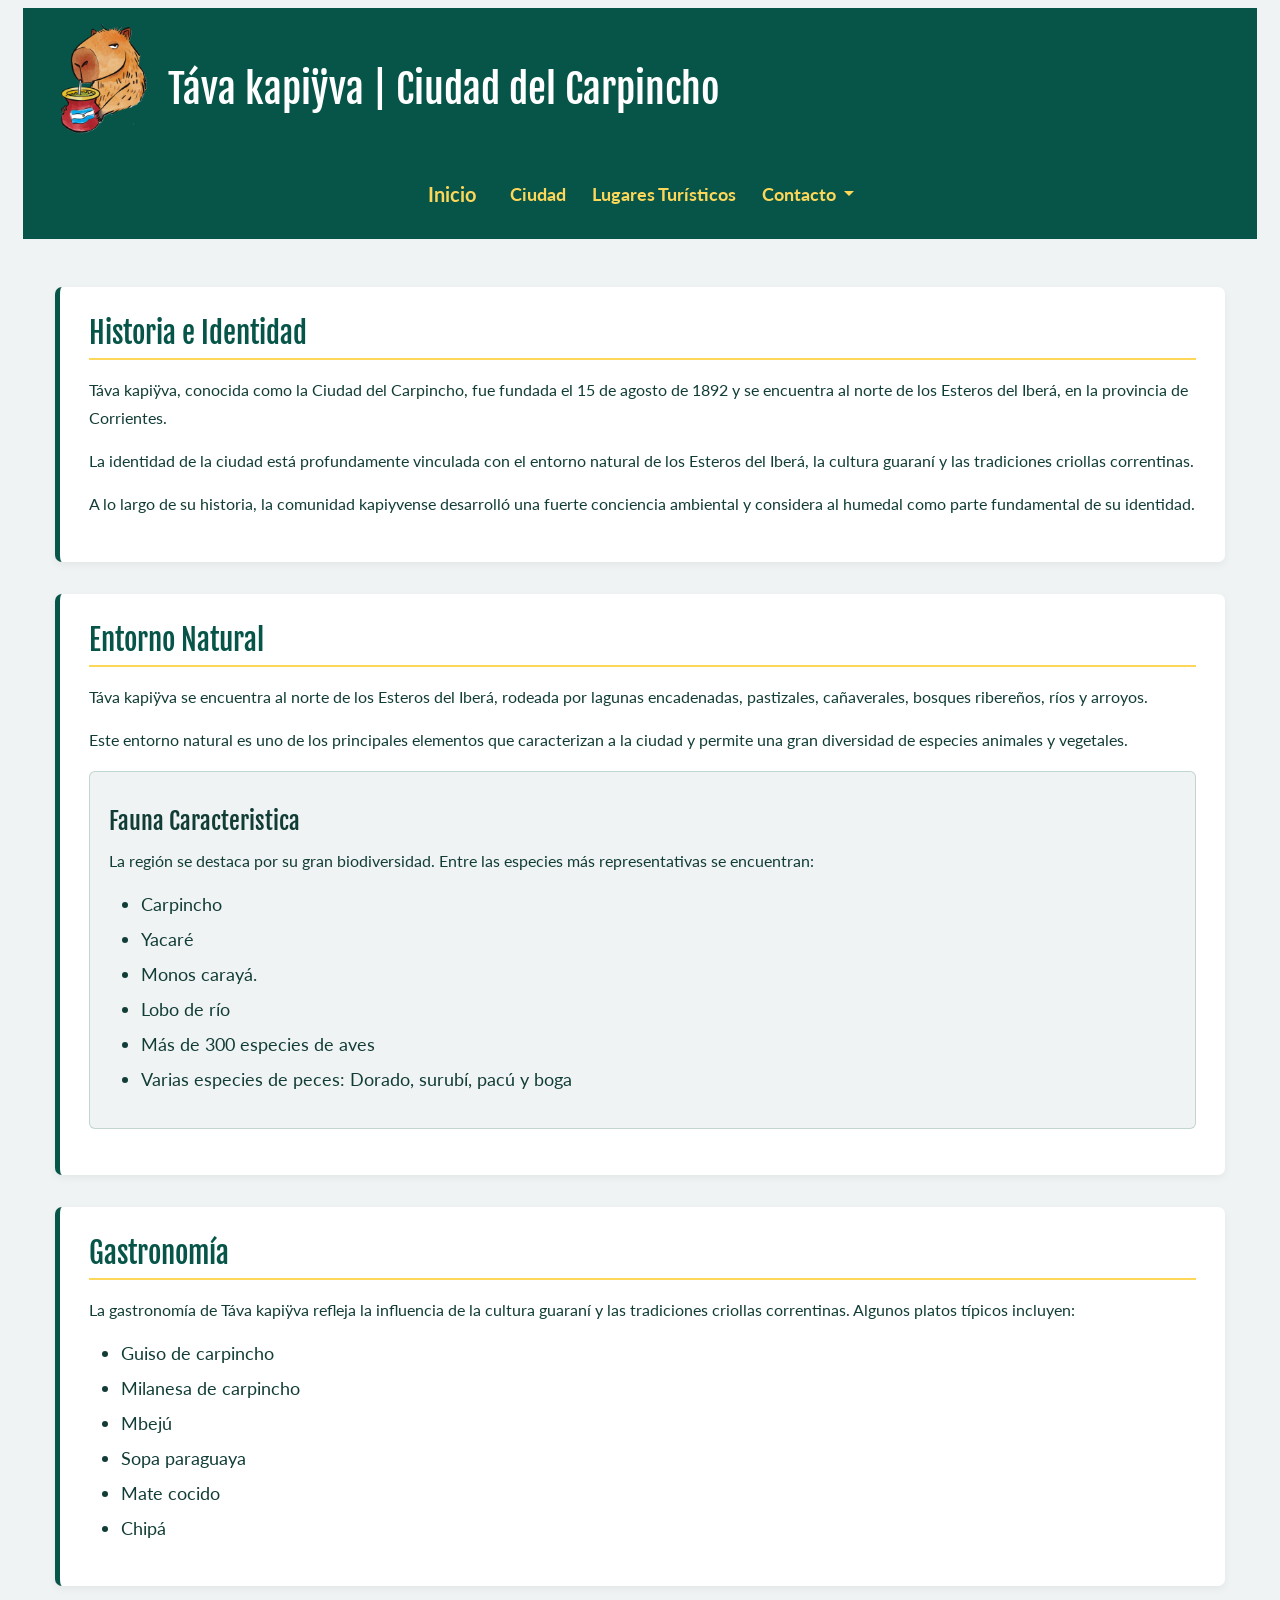
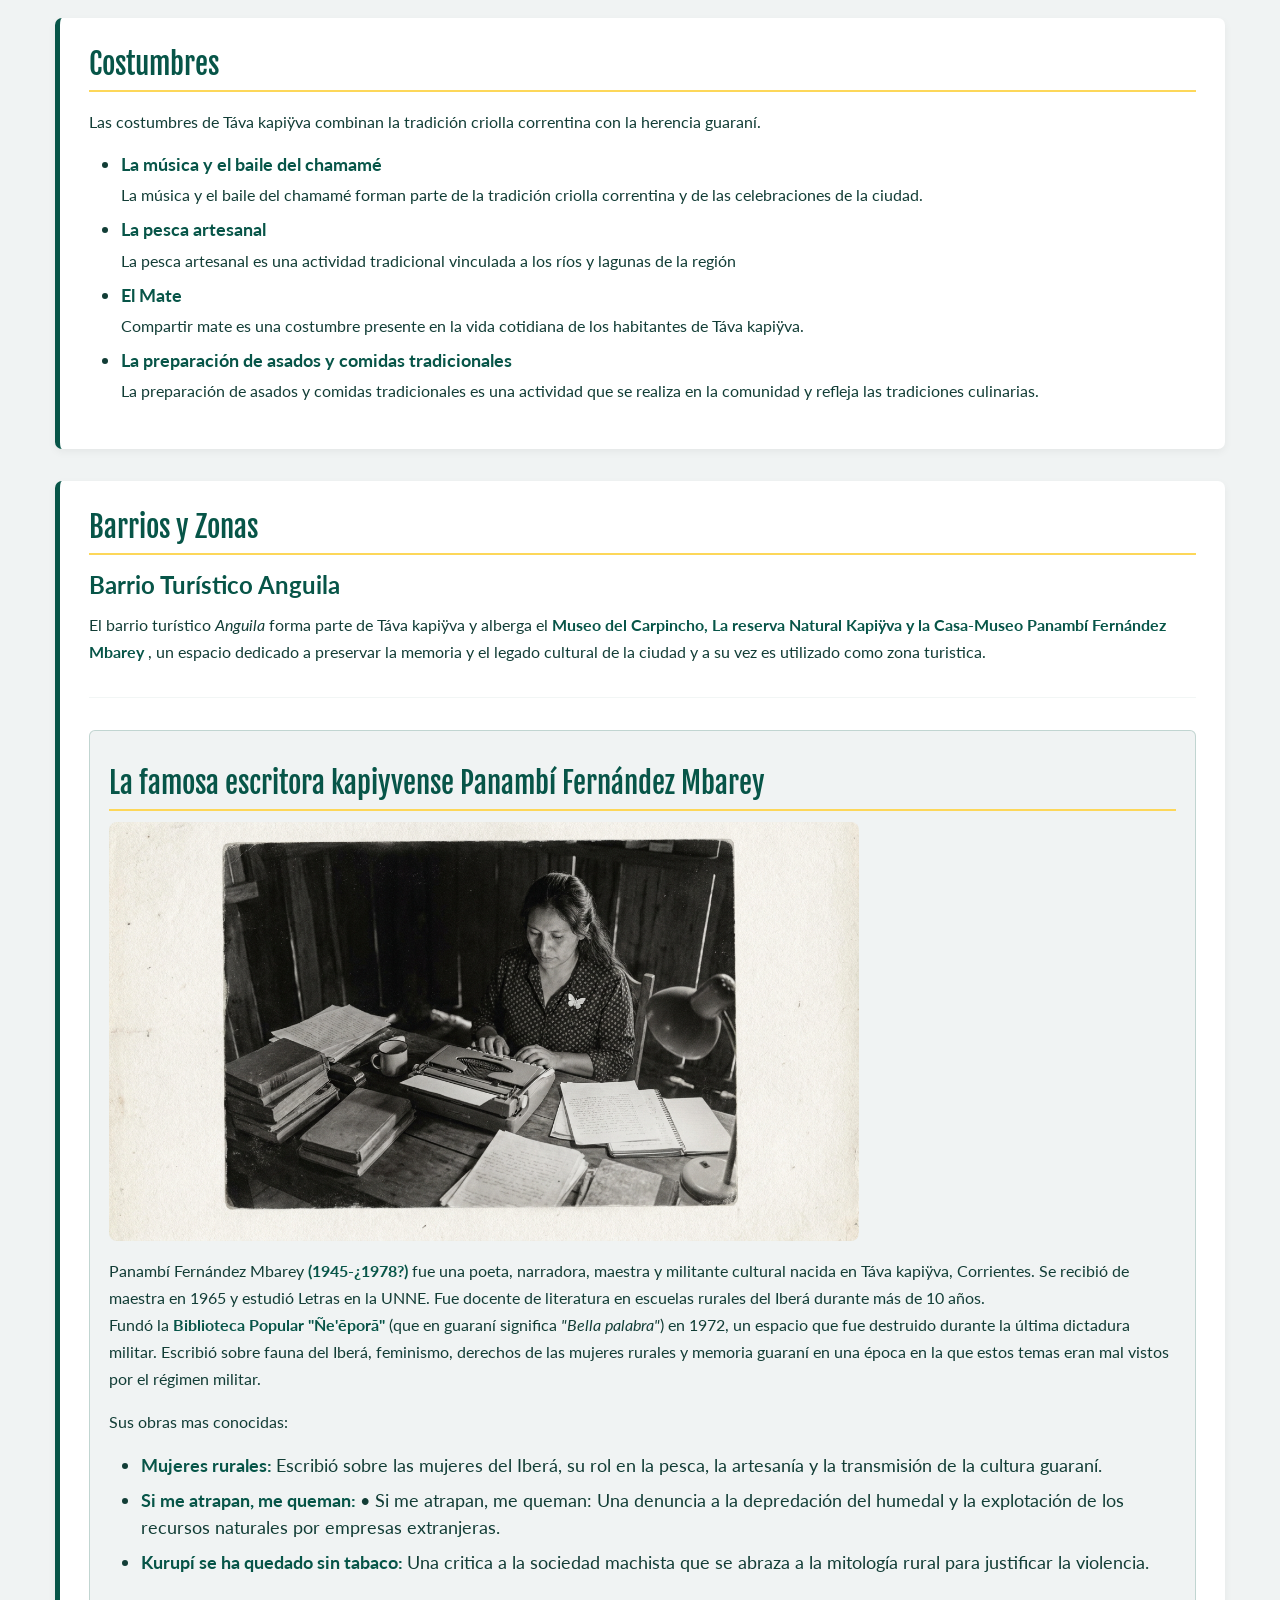
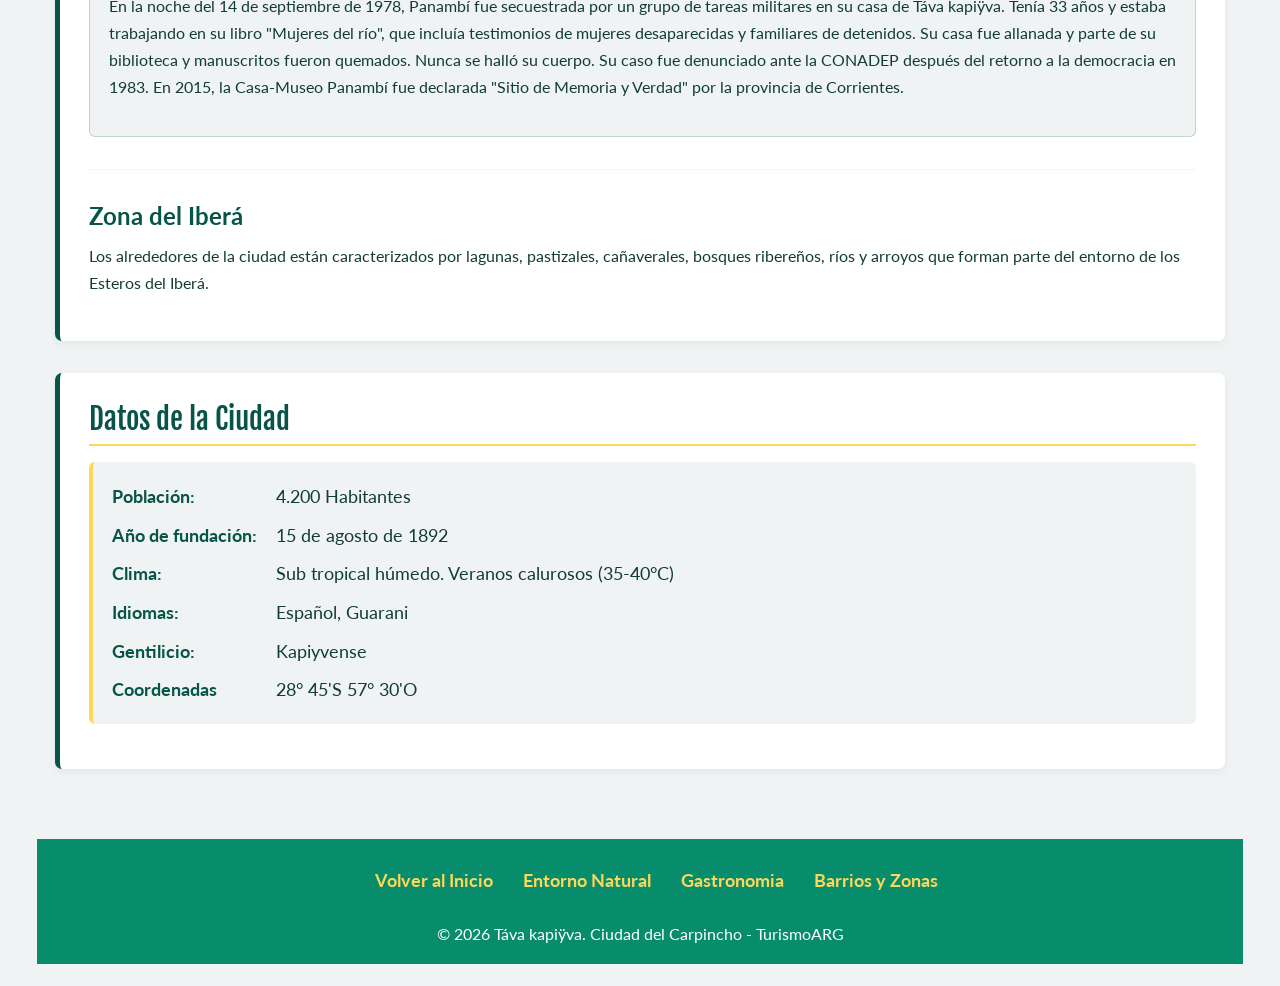
==== commit 319cca50: "Agregro corrección del navbar" ====
--- a/ciudad.html
+++ b/ciudad.html
@@ -24,7 +24,7 @@
             <img src="Imagenes/logo-corrientes.png" alt="Logo de Táva kapiÿva">
             <h1> Táva kapiÿva | Ciudad del Carpincho </h1>
         </div>
-        <nav class="navbar navbar-expand-lg bg-body-tertiary">
+        <nav class="navbar navbar-expand-lg">
         <div class="container-fluid">
             <a class="navbar-brand" href="index.html"> Inicio </a>
             <button class="navbar-toggler" type="button" data-bs-toggle="collapse" data-bs-target="#navbarScroll" aria-controls="navbarScroll" aria-expanded="false" aria-label="Toggle navigation">
--- a/CSS/estilos.css
+++ b/CSS/estilos.css
@@ -21,6 +21,18 @@
     max-width: 100%;
 }
 
+
+/* Class del modo oscuro */
+.header-footer-oscuro {
+    background-color: #181818;
+}
+.body-oscuro {
+    background-color: #000000;
+}
+.main-modo-oscuro {
+    background-color: #181818;
+}
+
 /* Body */
 body {
     font-family: var(--fuente-principal);
@@ -65,6 +77,23 @@
     padding: 0;
 }
 
+/* Boton de modo oscuro/claro */
+
+header button {
+    background-color: #ff9100;
+    color: black;
+    border: 1px solid black;
+    margin-left: 140px;
+    border-radius: 8px;
+    cursor: pointer;
+    font-size: 20px;
+    padding: 5px;
+}
+
+header button:hover {
+    background-color: var(--color-footer);
+}
+
 /* Nav y footer */
 
 .navbar {
@@ -75,10 +104,6 @@
     margin-left: auto;
     margin-right: auto;
     width: max-content;
-}
-
-nav div {
-    background-color: var(--color-header);
 }
 
 .navbar a,
@@ -120,7 +145,7 @@
 /* Main */
 main {
     padding: 1.5rem;
-    margin: 10px;
+    margin: 0.5rem;
 }
 
 /* Section */
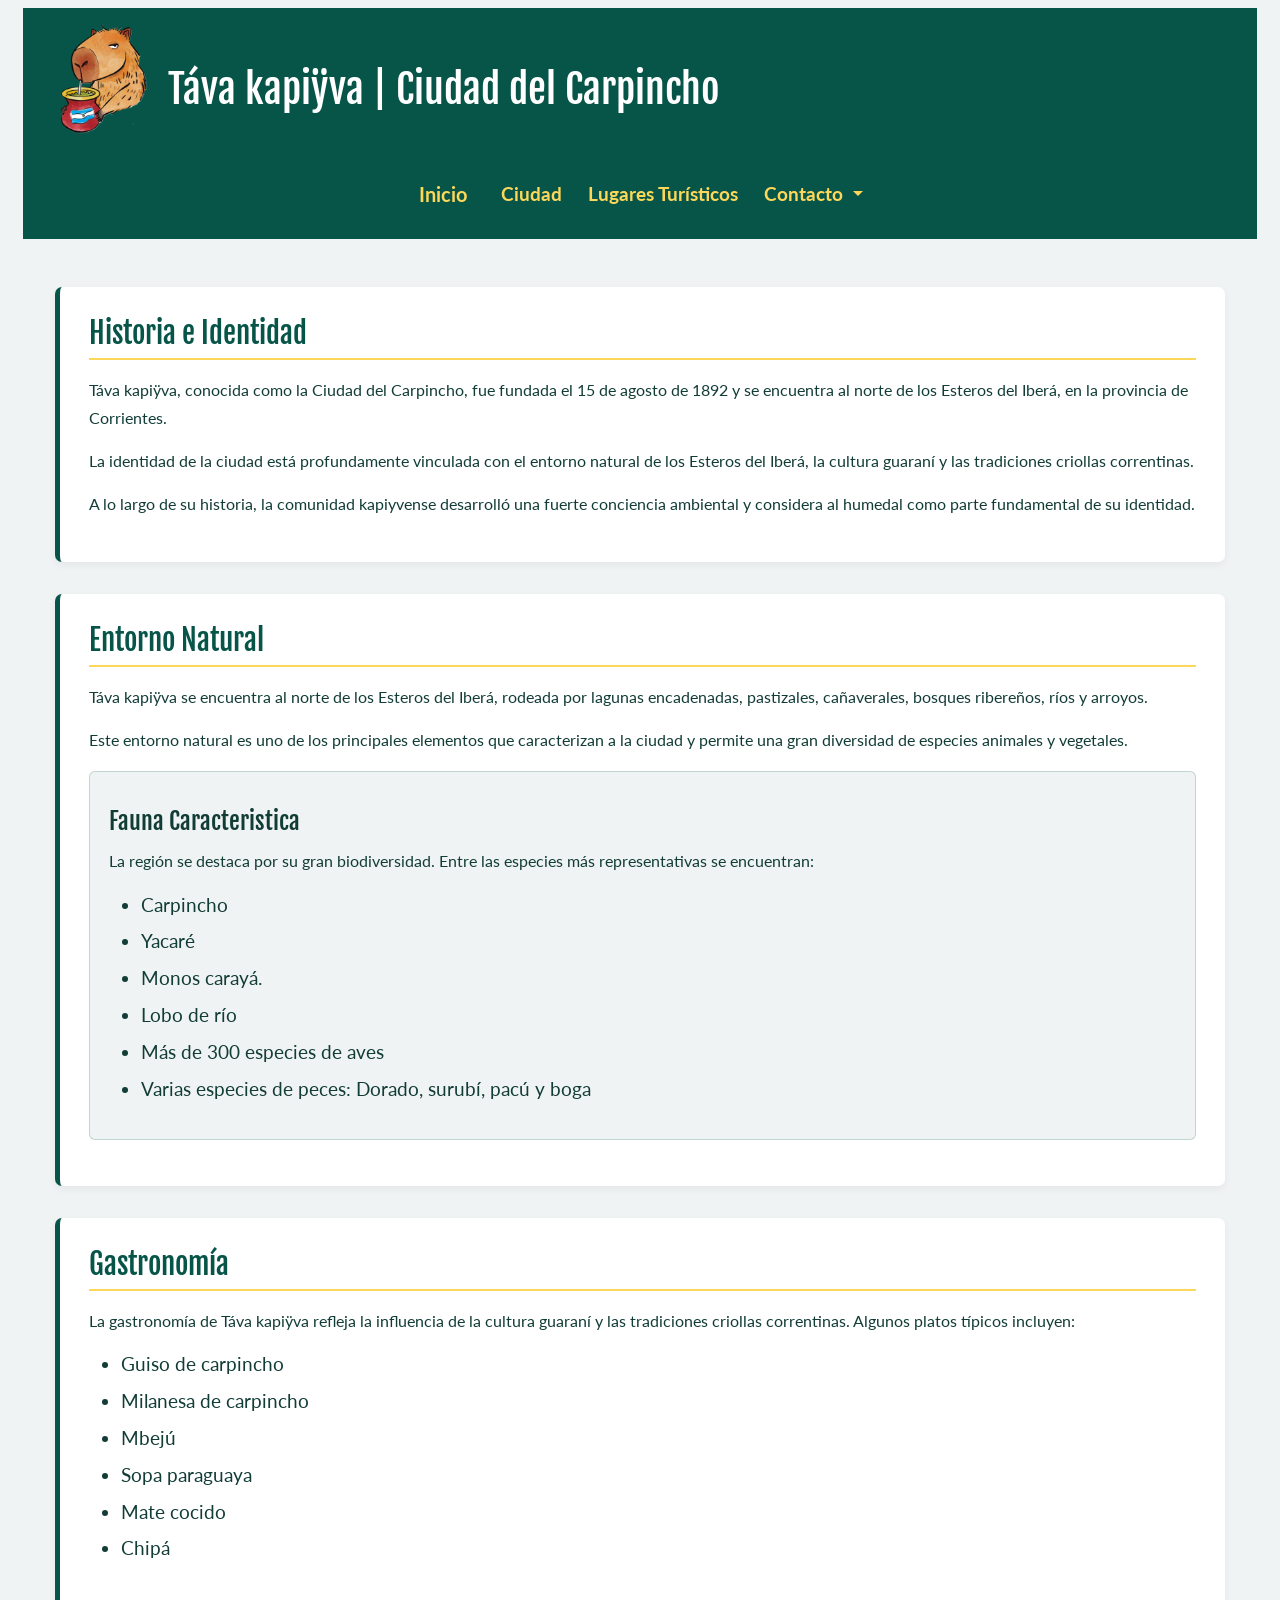
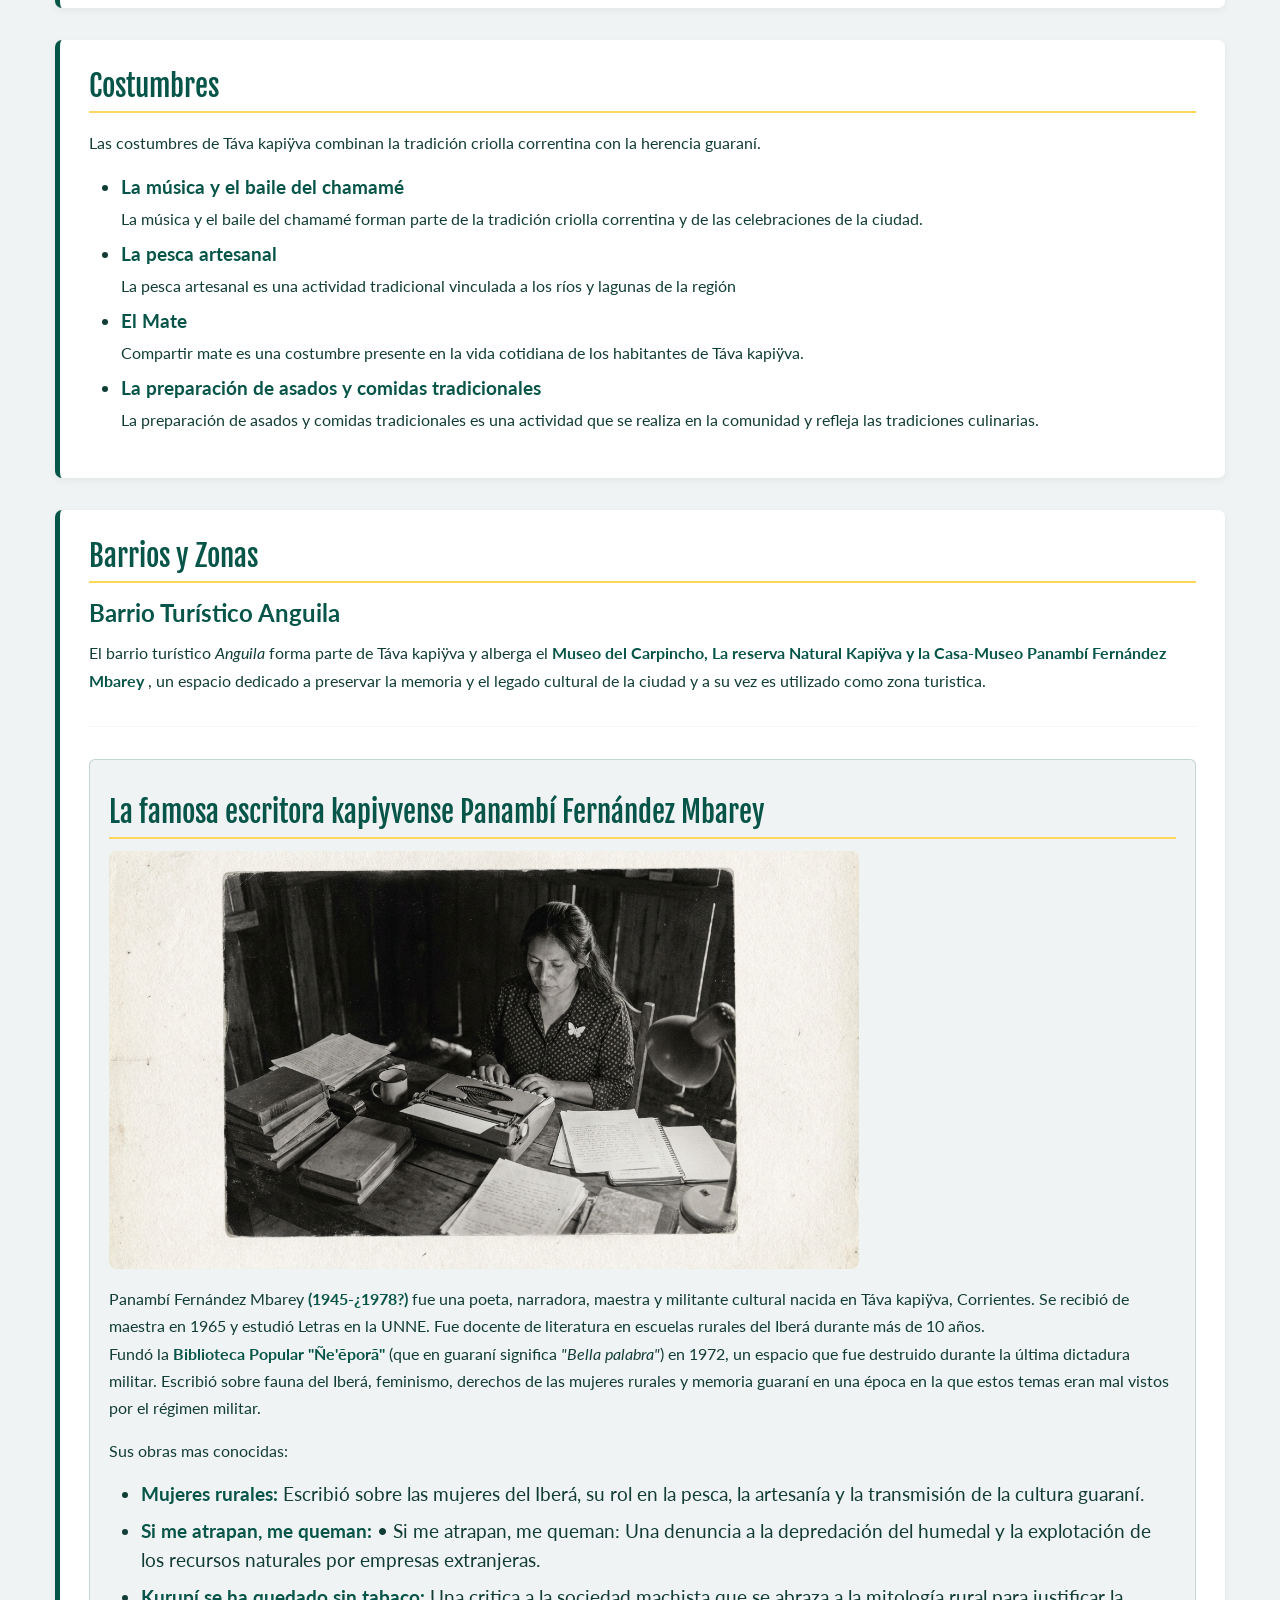
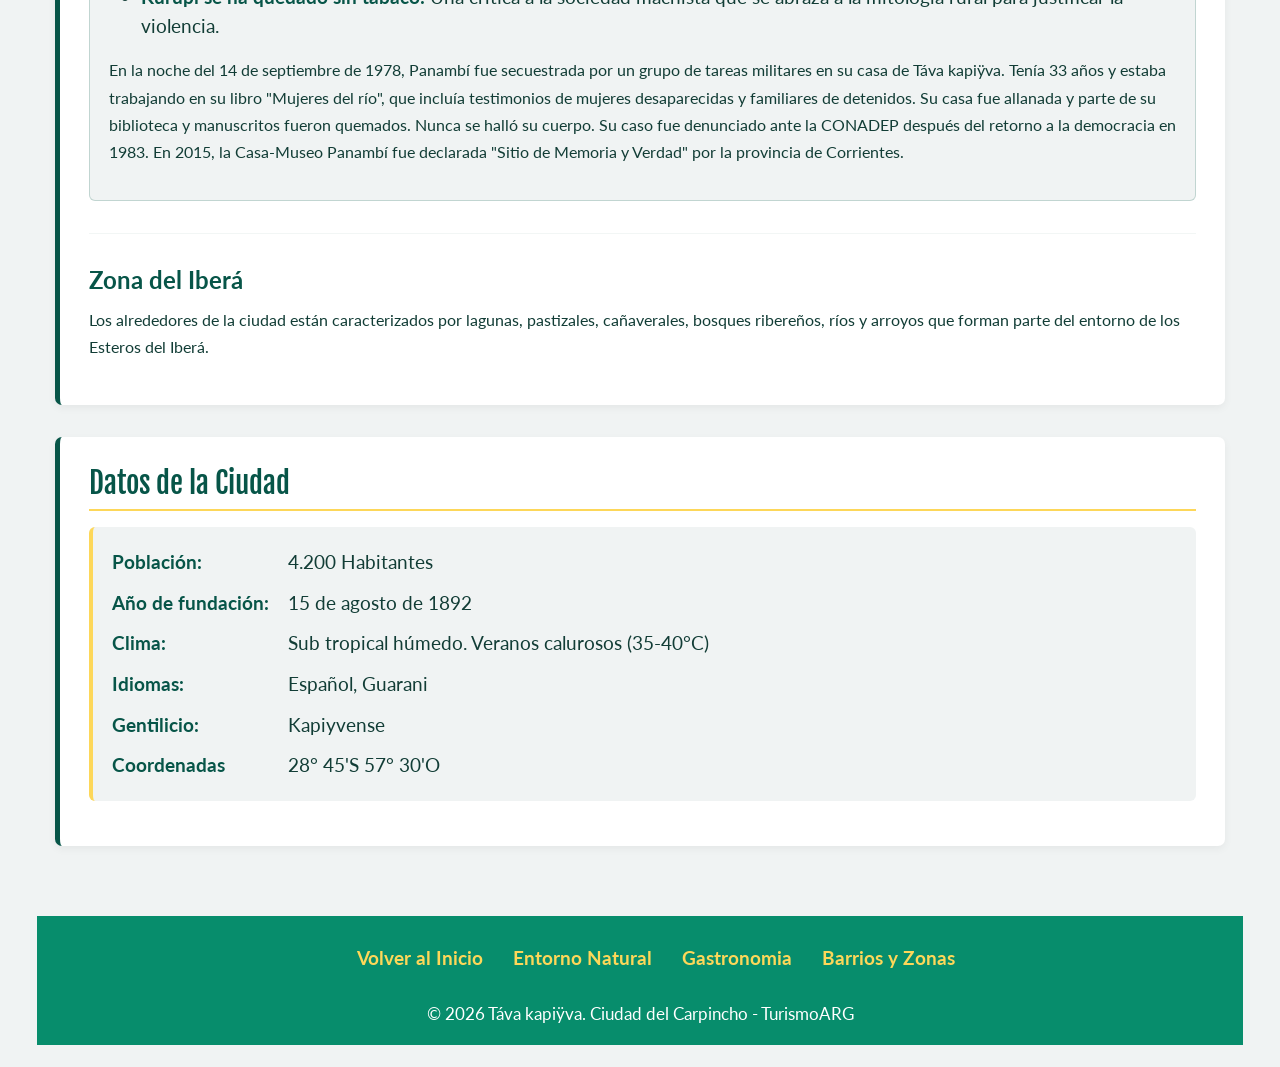
==== commit cfb5dca6: "Agrego validador de formulario" ====
--- a/ciudad.html
+++ b/ciudad.html
@@ -44,7 +44,7 @@
                 </a>
                 <ul class="dropdown-menu">
                     <li><a class="dropdown-item" href="contacto.html"> Ir a Contacto </a></li>
-                    <li><a class="dropdown-item" href="mailto:turismotavacorrientes@gmail.com" rel="noopener noreferrer"> Escribinos </a></li>
+                    <li><a class="dropdown-item" href="mailto:turismotavacorrientes@gmail.com"> Escribinos </a></li>
                 </ul>
             </ul>
             </div>
--- a/CSS/estilos.css
+++ b/CSS/estilos.css
@@ -36,7 +36,7 @@
 /* Body */
 body {
     font-family: var(--fuente-principal);
-    font-size: 18px;
+    font-size: 1.2rem;
     line-height: 1.7;
     background-color: var(--color-fondo);
     color: var(--color-texto-principal);
@@ -378,6 +378,19 @@
     background-color: #4d998a
 }
 
+/* Formulario mensaje*/
+
+.mensaje {
+    font-size: 1.2rem;
+    color: var(--color-header);
+    margin-top: 10px;
+}
+
+.mensaje-error {
+    color: red;
+}
+
+/* Card lugares de interés */
 .card {
     background-color: var(--color-texto-secundario);
     border: 1px solid var(--color-borde-tarjeta);
@@ -394,8 +407,7 @@
     font-family: var(--fuente-principal);
 }
 
-/*
-    Integrante 3 - Flexbox Lugares */
+/* Flexbox Lugares */
 
 .lugares-flex {
     display:flex;
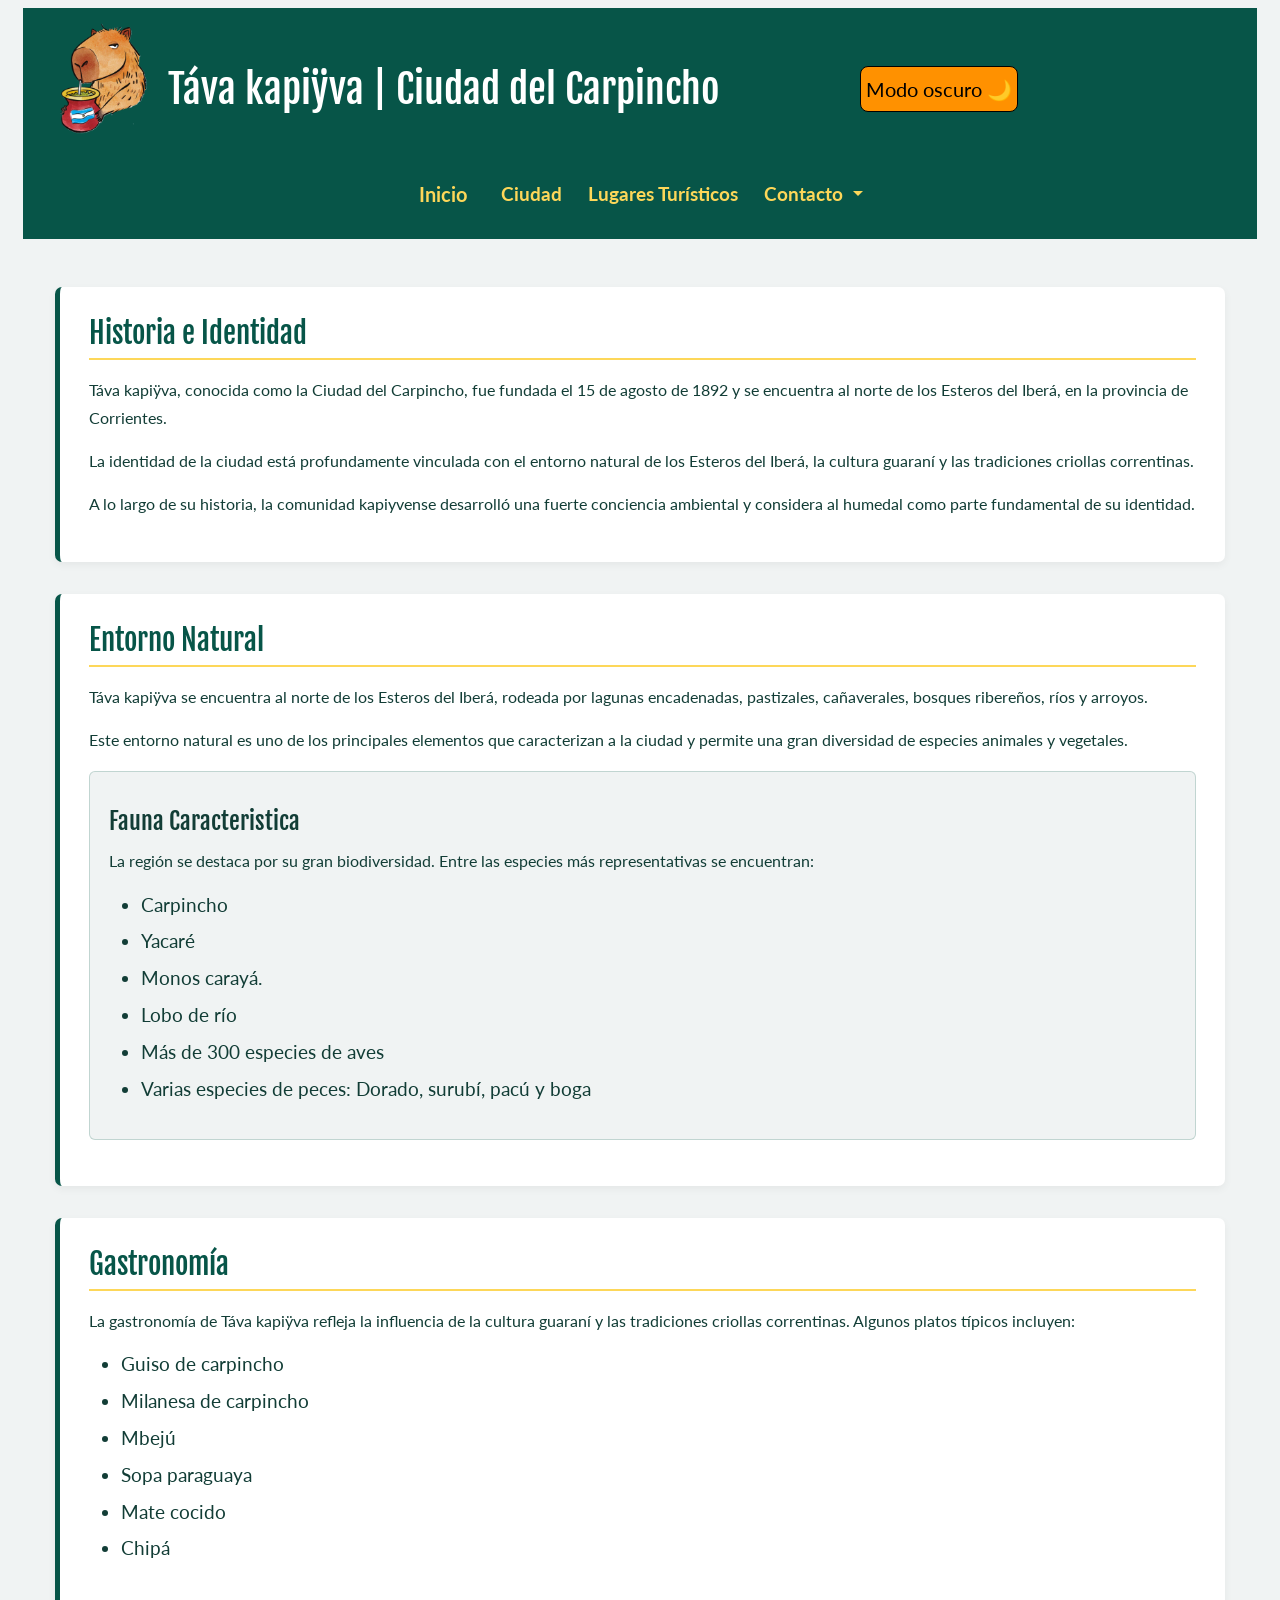
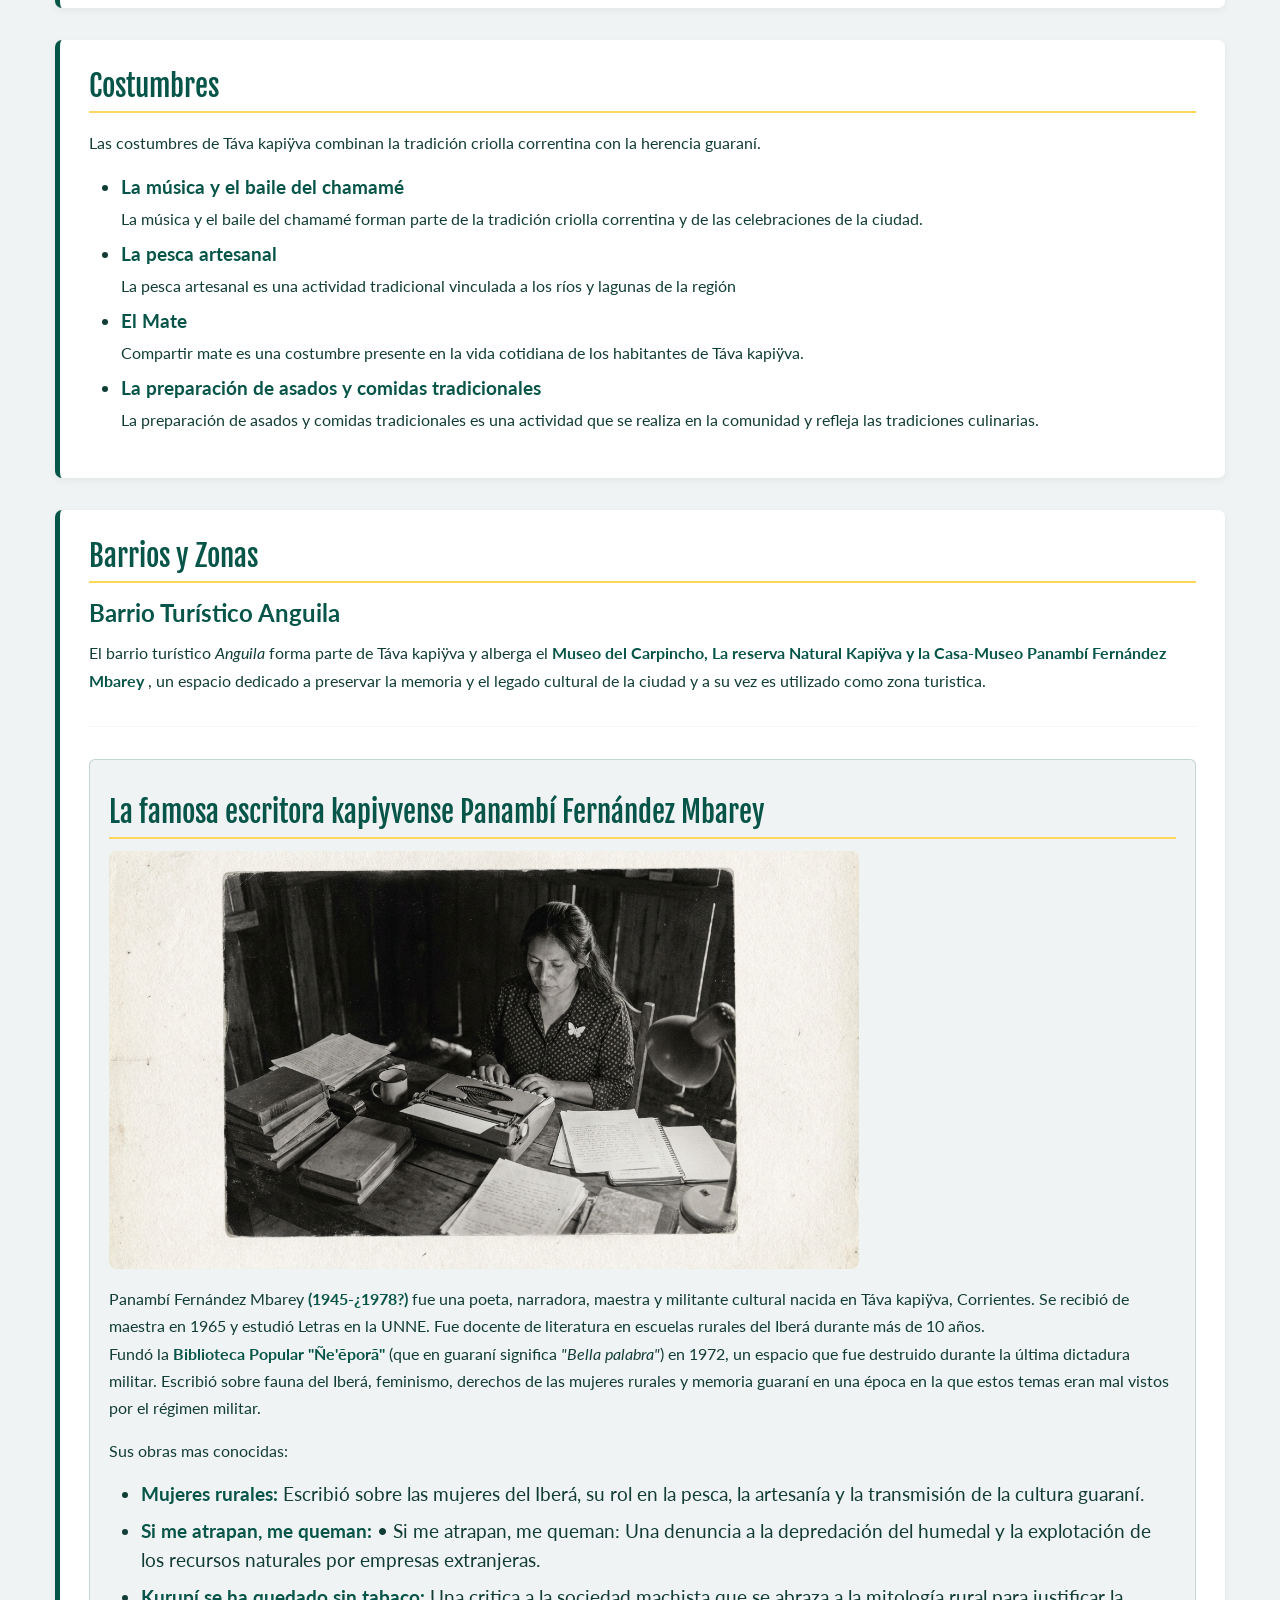
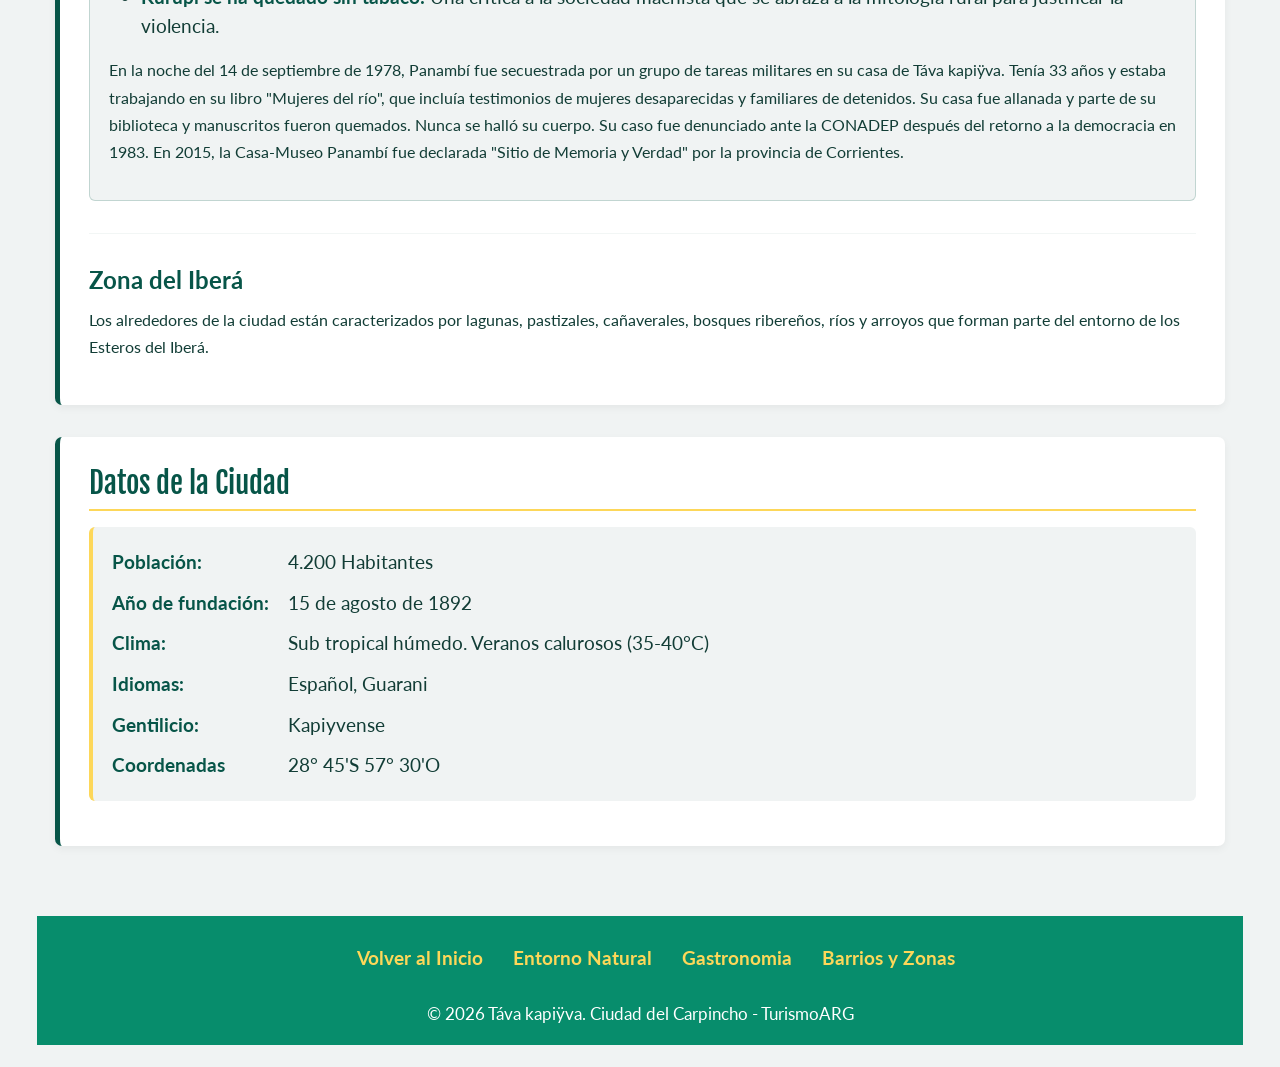
==== commit 91000fe5: "implemente el modo oscuro en todas las paginas con variables CSS,modifique el onmbre a la carpeta Ja" ====
--- a/ciudad.html
+++ b/ciudad.html
@@ -23,6 +23,7 @@
         <div>
             <img src="Imagenes/logo-corrientes.png" alt="Logo de Táva kapiÿva">
             <h1> Táva kapiÿva | Ciudad del Carpincho </h1>
+            <button id="btn-cambio"> Modo oscuro 🌙 </button>
         </div>
         <nav class="navbar navbar-expand-lg">
         <div class="container-fluid">
@@ -172,6 +173,7 @@
         </footer>
 
         <script src="https://cdn.jsdelivr.net/npm/bootstrap@5.3.3/dist/js/bootstrap.bundle.min.js"></script>
+        <script src="JavaScript/scripts.js"></script>
 </body>
 </html>
 
--- a/CSS/estilos.css
+++ b/CSS/estilos.css
@@ -11,6 +11,73 @@
     --fuente-principal: "Lato", Arial, sans-serif;
     --color-sombra: rgba(0, 0, 0, 0.05);
     --color-borde-tarjeta: rgba(7, 90, 70, 0.2);
+
+    --color-tabla-par-oscuro: #1a2b28;
+    --color-tabla-hover-oscuro: #253d38;
+    --color-borde-oscuro: #2a403c;
+    --color-fondo-modo-oscuro: #121E1C;
+    --color-letra-modo-oscuro: #EAF5F2;
+    --color-fondo-modo-claro: #f0f3f3;
+    --color-letra-modo-claro: #123D36;
+}
+
+/* Estilos Modo Oscuro */
+body.body-oscuro {
+    background-color: var(--color-fondo-modo-oscuro);
+    color: var(--color-letra-modo-oscuro);
+}
+
+/*Encabezado, pie de página, secciones y tarjetas en modo oscuro*/
+body.body-oscuro header,
+body.body-oscuro footer,
+body.body-oscuro section,
+body.body-oscuro .card {
+    background-color: var(--color-fondo-modo-oscuro);
+    color: var(--color-letra-modo-oscuro);
+}
+
+/*Textos y titulos en modo oscuro*/
+body.body-oscuro h1,
+body.body-oscuro h2,
+body.body-oscuro h3,
+body.body-oscuro p,
+body.body-oscuro li,
+body.body-oscuro dt,
+body.body-oscuro dd,
+body.body-oscuro .card-title,
+body.body-oscuro .card-text {
+    color: var(--color-letra-modo-oscuro);
+}
+
+body.body-oscuro table {
+    background-color: var(--color-fondo-modo-oscuro);
+    border-color: var(--color-borde-oscuro);
+}
+
+body.body-oscuro th {
+    border-color: var(--color-borde-oscuro);
+    color: var(--color-letra-modo-oscuro);
+}
+
+body.body-oscuro td {
+    border-color: var(--color-borde-oscuro);
+    color: var(--color-letra-modo-oscuro);
+}
+
+body.body-oscuro tbody tr:nth-child(even) {
+    background-color: var(--color-tabla-par-oscuro);
+}
+
+body.body-oscuro tbody tr:nth-child(odd) {
+    background-color: var(--color-fondo-modo-oscuro);
+}
+
+body.body-oscuro tbody tr:hover {
+    background-color: var(--color-tabla-hover-oscuro);
+}
+
+body.body-oscuro img {
+    box-shadow: 0 4px 10px var(--color-sombra);
 }
 
 /* Reset */
@@ -26,9 +93,11 @@
 .header-footer-oscuro {
     background-color: #181818;
 }
+
 .body-oscuro {
     background-color: #000000;
 }
+
 .main-modo-oscuro {
     background-color: #181818;
 }
@@ -210,7 +279,8 @@
     margin-bottom: 0.4rem;
 }
 
-.tarjeta, .lugar {
+.tarjeta,
+.lugar {
     background-color: var(--color-fondo);
     padding: 1.2rem;
     margin-top: 1.1rem;
@@ -278,7 +348,9 @@
 }
 
 /* Titulo y subtitulos */
-h1, h2, h3 {
+h1,
+h2,
+h3 {
     font-family: var(--fuente-titulos);
 }
 
@@ -410,31 +482,30 @@
 /* Flexbox Lugares */
 
 .lugares-flex {
-    display:flex;
-    flex-wrap:wrap;
+    display: flex;
+    flex-wrap: wrap;
     gap: 24px;
     justify-content: center;
-    padding:20px;
-    list-style:none;
+    padding: 20px;
+    list-style: none;
 }
 
 .lugar {
     flex: 1 1 400px;
     max-width: 100%;
-    background:white;
-    border-radius:12px;
-    padding:20px;
-    box-shadow: 0 4px 12px rgba(0,0,0,0.1);
-    display:flex;
+    background: white;
+    border-radius: 12px;
+    padding: 20px;
+    box-shadow: 0 4px 12px rgba(0, 0, 0, 0.1);
+    display: flex;
     flex-direction: column;
-    gap:12px;
-}
-
-.lugar img{
-    width:100%;
-    height:200px;
+    gap: 12px;
+}
+
+.lugar img {
+    width: 100%;
+    height: 200px;
     object-fit: cover;
-    border-radius:8px;
-    position:relative;
-}
-
+    border-radius: 8px;
+    position: relative;
+}
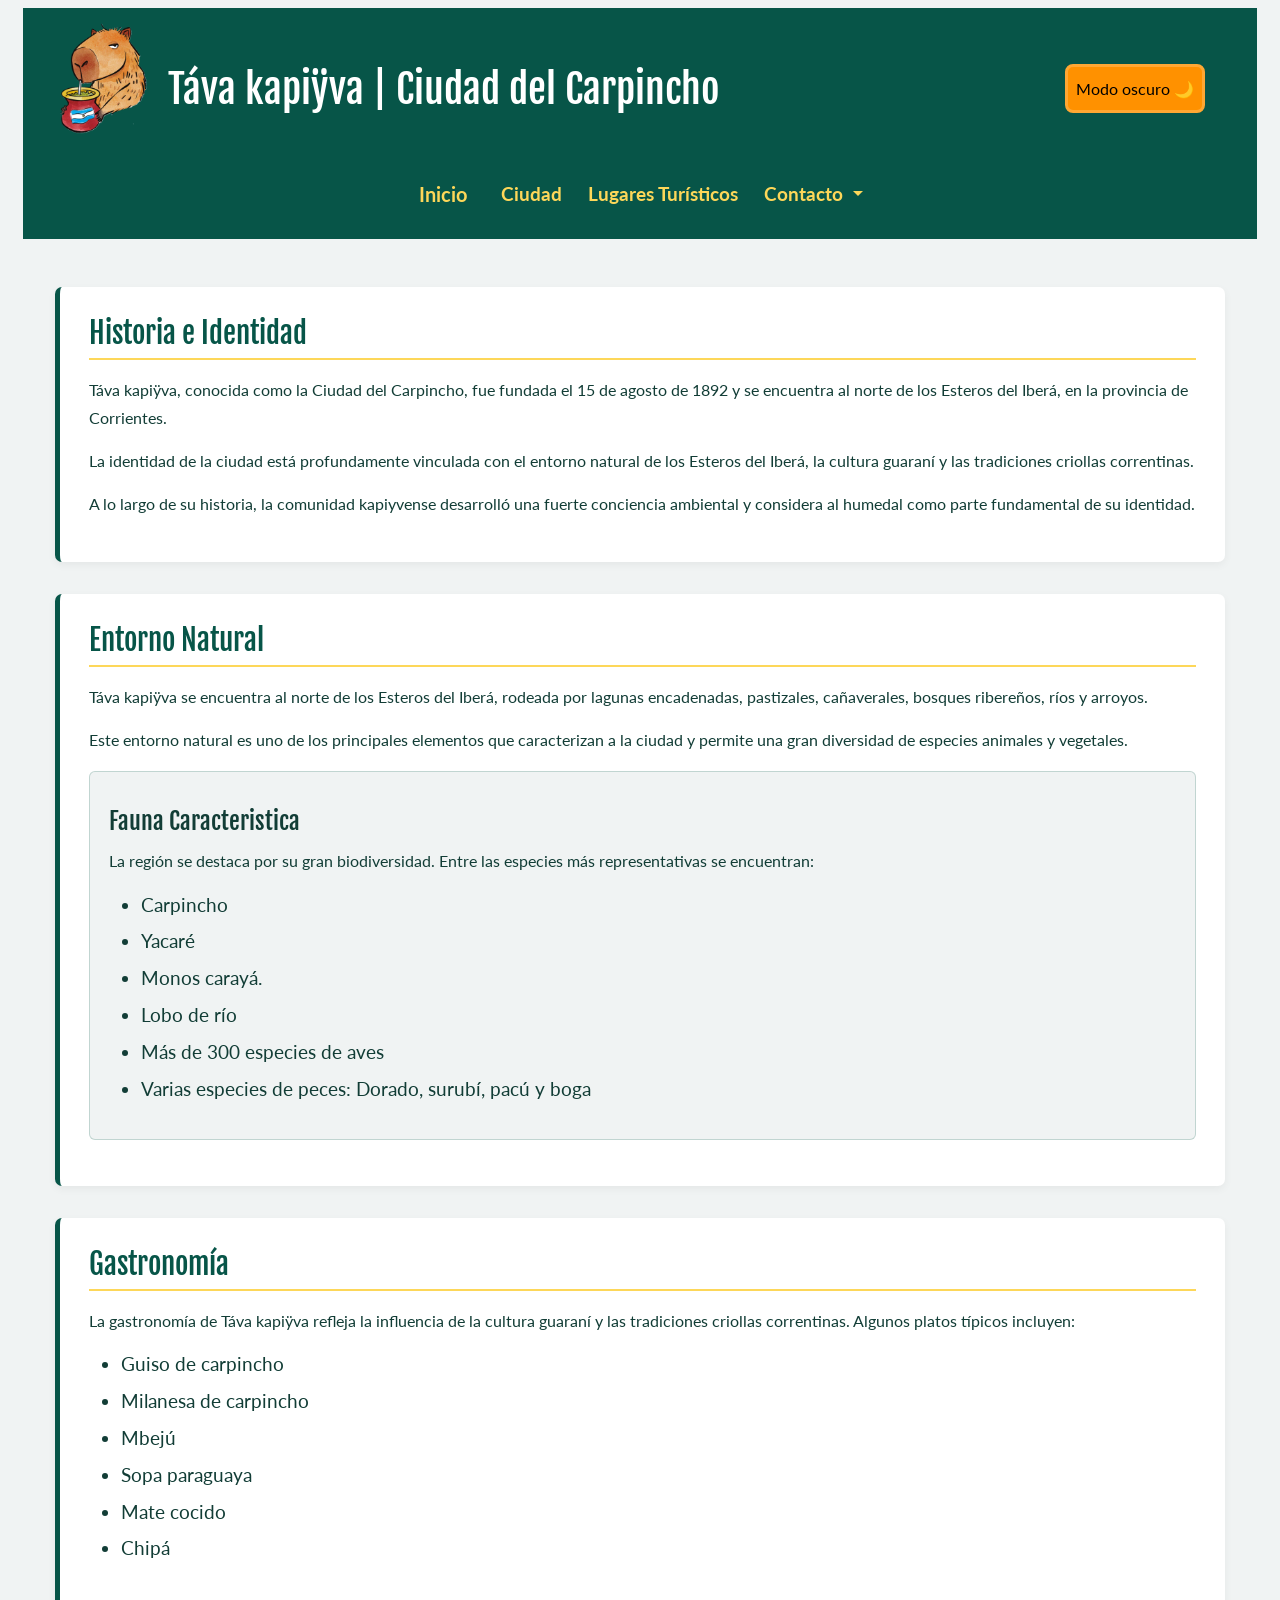
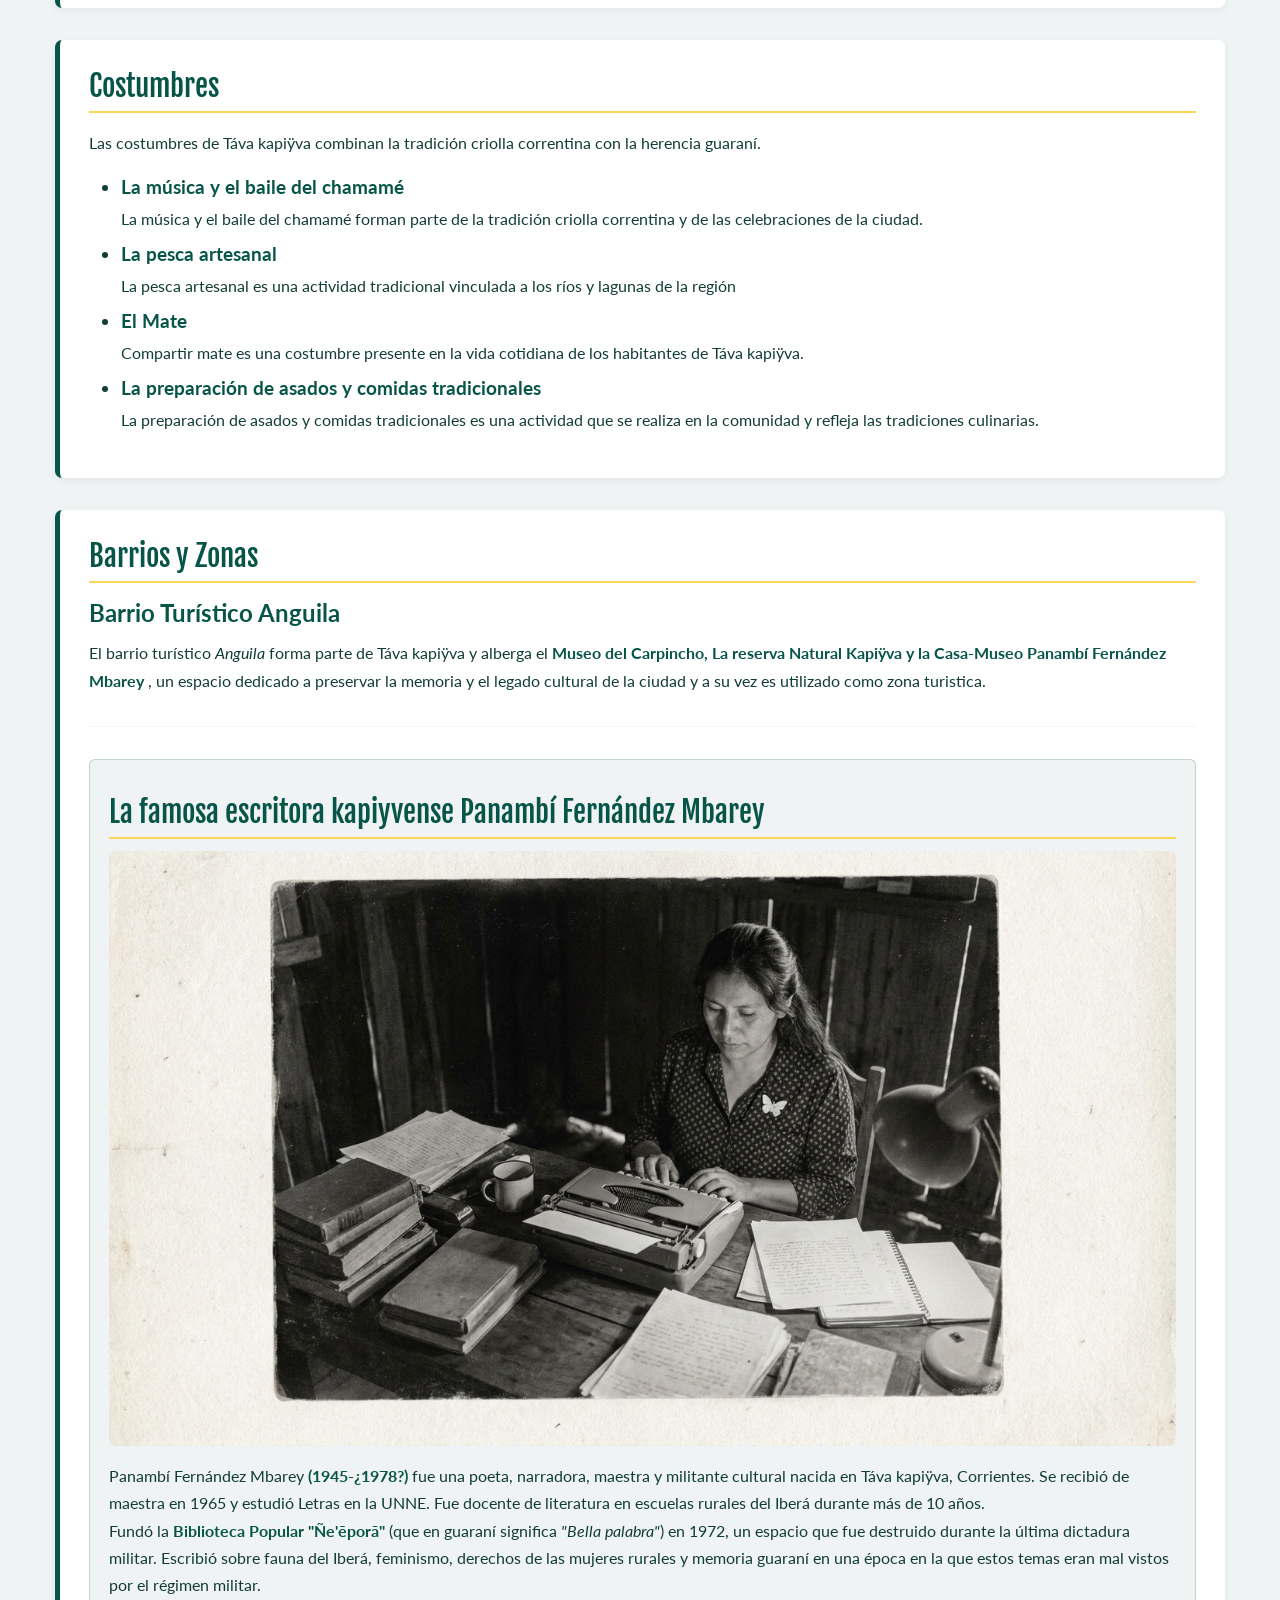
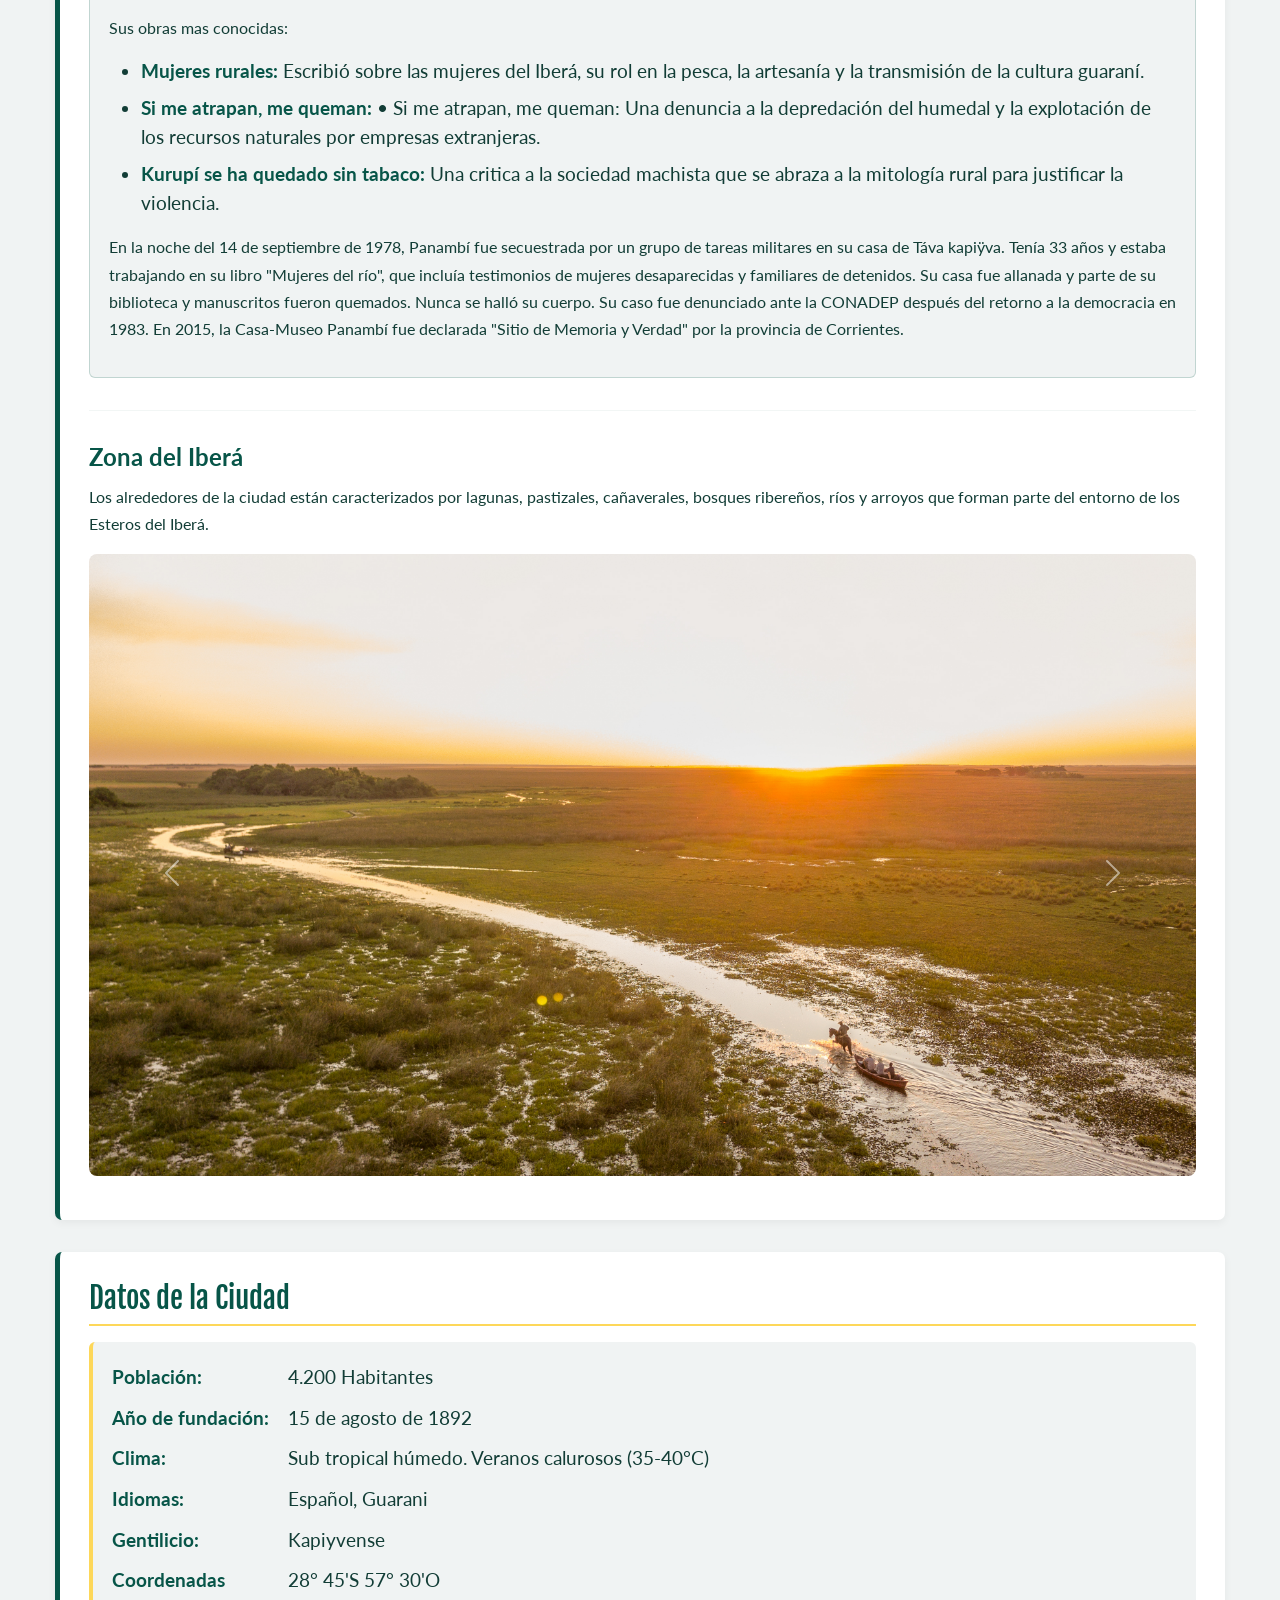
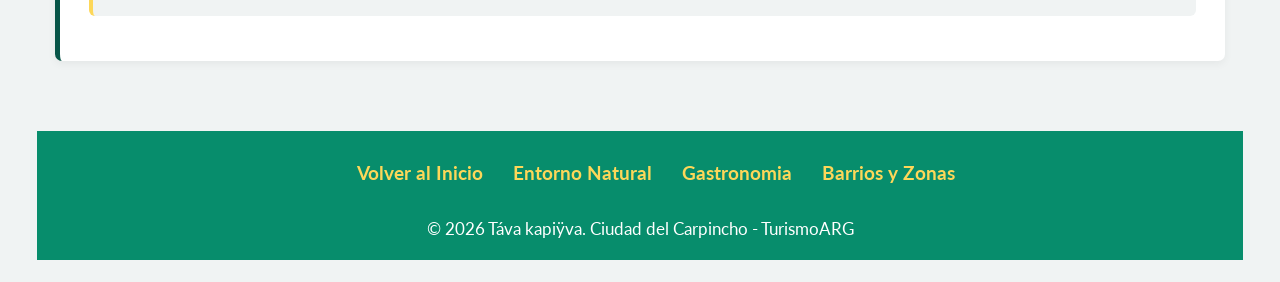
==== commit 7dd1d680: "Agrego carrusel en ciudad.html y cambios en el btn modo oscuro" ====
--- a/ciudad.html
+++ b/ciudad.html
@@ -1,5 +1,6 @@
 <!DOCTYPE html>
 <html lang="es">
+
 <head>
     <meta charset="UTF-8">
     <meta name="viewport" content="width=device-width, initial-scale=1.0">
@@ -15,9 +16,12 @@
     <link rel="preconnect" href="https://fonts.googleapis.com">
     <link rel="preconnect" href="https://fonts.gstatic.com" crossorigin>
 
-    <link href="https://fonts.googleapis.com/css2?family=Lato:ital,wght@0,100;0,300;0,400;0,700;0,900;1,100;1,300;1,400;1,700;1,900&display=swap" rel="stylesheet">
+    <link
+        href="https://fonts.googleapis.com/css2?family=Lato:ital,wght@0,100;0,300;0,400;0,700;0,900;1,100;1,300;1,400;1,700;1,900&display=swap"
+        rel="stylesheet">
     <link rel="stylesheet" href="CSS/estilos.css">
 </head>
+
 <body>
     <header id="Inicio">
         <div>
@@ -26,154 +30,215 @@
             <button id="btn-cambio"> Modo oscuro 🌙 </button>
         </div>
         <nav class="navbar navbar-expand-lg">
-        <div class="container-fluid">
-            <a class="navbar-brand" href="index.html"> Inicio </a>
-            <button class="navbar-toggler" type="button" data-bs-toggle="collapse" data-bs-target="#navbarScroll" aria-controls="navbarScroll" aria-expanded="false" aria-label="Toggle navigation">
-            <span class="navbar-toggler-icon"></span>
-            </button>
-            <div class="collapse navbar-collapse" id="navbarScroll">
-            <ul class="navbar-nav me-auto my-2 my-lg-0 navbar-nav-scroll">
-                <li class="nav-item">
-                <a class="nav-link" href="ciudad.html"> Ciudad </a>
-                </li>
-                <li class="nav-item">
-                <a class="nav-link" href="lugares.html"> Lugares Turísticos </a>
-                </li>
-                <li class="nav-item dropdown">
-                <a class="nav-link dropdown-toggle" href="contacto.html" role="button" data-bs-toggle="dropdown" aria-expanded="false">
-                    Contacto
-                </a>
-                <ul class="dropdown-menu">
-                    <li><a class="dropdown-item" href="contacto.html"> Ir a Contacto </a></li>
-                    <li><a class="dropdown-item" href="mailto:turismotavacorrientes@gmail.com"> Escribinos </a></li>
-                </ul>
-            </ul>
-            </div>
-        </div>
+            <div class="container-fluid">
+                <a class="navbar-brand" href="index.html"> Inicio </a>
+                <button class="navbar-toggler" type="button" data-bs-toggle="collapse" data-bs-target="#navbarScroll"
+                    aria-controls="navbarScroll" aria-expanded="false" aria-label="Toggle navigation">
+                    <span class="navbar-toggler-icon"></span>
+                </button>
+                <div class="collapse navbar-collapse" id="navbarScroll">
+                    <ul class="navbar-nav me-auto my-2 my-lg-0 navbar-nav-scroll">
+                        <li class="nav-item">
+                            <a class="nav-link" href="ciudad.html"> Ciudad </a>
+                        </li>
+                        <li class="nav-item">
+                            <a class="nav-link" href="lugares.html"> Lugares Turísticos </a>
+                        </li>
+                        <li class="nav-item dropdown">
+                            <a class="nav-link dropdown-toggle" href="contacto.html" role="button"
+                                data-bs-toggle="dropdown" aria-expanded="false">
+                                Contacto
+                            </a>
+                            <ul class="dropdown-menu">
+                                <li><a class="dropdown-item" href="contacto.html"> Ir a Contacto </a></li>
+                                <li><a class="dropdown-item" href="https://www.instagram.com/ibera.pellegrini?cplk=MWVhOWVydnd4NmxsYg==" target="_blank" rel="noopener noreferrer"> Ir a Instagram </a></li>
+                            </ul>
+                    </ul>
+                </div>
+            </div>
         </nav>
     </header>
 
-        <main>
-            <section>
-                <h2 id="HistoriaDeLaCiudad"> Historia e Identidad </h2>
-                <p> Táva kapiÿva, conocida como la Ciudad del Carpincho, fue fundada el 15 de agosto de 1892 y se encuentra al norte de los Esteros del Iberá, en la provincia de Corrientes.
+    <main>
+        <section>
+            <h2 id="HistoriaDeLaCiudad"> Historia e Identidad </h2>
+            <p> Táva kapiÿva, conocida como la Ciudad del Carpincho, fue fundada el 15 de agosto de 1892 y se encuentra
+                al norte de los Esteros del Iberá, en la provincia de Corrientes.
+            </p>
+
+            <p>La identidad de la ciudad está profundamente vinculada con el entorno natural de los Esteros del Iberá,
+                la cultura guaraní y las tradiciones criollas correntinas.</p>
+
+            <p> A lo largo de su historia, la comunidad kapiyvense desarrolló una fuerte conciencia ambiental y
+                considera al humedal como parte fundamental de su identidad.
+            </p>
+        </section>
+
+        <section>
+            <h2 id="EntornoNatural">Entorno Natural</h2>
+            <p>Táva kapiÿva se encuentra al norte de los Esteros del Iberá, rodeada por lagunas encadenadas, pastizales,
+                cañaverales, bosques ribereños, ríos y arroyos.</p>
+
+            <p>Este entorno natural es uno de los principales elementos que caracterizan a la ciudad y permite una gran
+                diversidad de especies animales y vegetales.</p>
+            <div class="tarjeta">
+                <h3>Fauna Caracteristica</h3>
+                <p>La región se destaca por su gran biodiversidad. Entre las especies más representativas se encuentran:
                 </p>
-
-                <p>La identidad de la ciudad está profundamente vinculada con el entorno natural de los Esteros del Iberá, la cultura guaraní y las tradiciones criollas correntinas.</p>
-
-                <p> A lo largo de su historia, la comunidad kapiyvense desarrolló una fuerte conciencia ambiental y considera al humedal como parte fundamental de su identidad.
-                </p>
-            </section>
-
-            <section>
-                <h2 id="EntornoNatural">Entorno Natural</h2>
-                <p>Táva kapiÿva se encuentra al norte de los Esteros del Iberá, rodeada por lagunas encadenadas, pastizales, cañaverales, bosques ribereños, ríos y arroyos.</p>
-
-                <p>Este entorno natural es uno de los principales elementos que caracterizan a la ciudad y permite una gran diversidad de especies animales y vegetales.</p>
-                 <div class="tarjeta">
-                    <h3>Fauna Caracteristica</h3>
-                    <p>La región se destaca por su gran biodiversidad. Entre las especies más representativas se encuentran:</p>
+                <ul>
+                    <li>Carpincho</li>
+                    <li>Yacaré </li>
+                    <li>Monos carayá.</li>
+                    <li>Lobo de río</li>
+                    <li>Más de 300 especies de aves</li>
+                    <li> Varias especies de peces: Dorado, surubí, pacú y boga</li>
+                </ul>
+            </div>
+        </section>
+
+        <section>
+            <h2 id="Gastronomia"> Gastronomía </h2>
+            <p>La gastronomía de Táva kapiÿva refleja la influencia de la cultura guaraní y las tradiciones criollas
+                correntinas. Algunos platos típicos incluyen:</p>
+            <ul>
+                <li>Guiso de carpincho</li>
+                <li>Milanesa de carpincho</li>
+                <li>Mbejú</li>
+                <li>Sopa paraguaya</li>
+                <li>Mate cocido</li>
+                <li>Chipá</li>
+            </ul>
+        </section>
+
+        <section>
+            <h2 id="Costumbres">Costumbres</h2>
+            <p>Las costumbres de Táva kapiÿva combinan la tradición criolla correntina con la herencia guaraní.</p>
+            <ul>
+                <li>
+                    <strong> La música y el baile del chamamé </strong>
+                    <p>La música y el baile del chamamé forman parte de la tradición criolla correntina y de las
+                        celebraciones de la ciudad.</p>
+                </li>
+                <li><strong>La pesca artesanal</strong>
+                    <p>La pesca artesanal es una actividad tradicional vinculada a los ríos y lagunas de la región</p>
+                </li>
+                <li><strong>El Mate</strong>
+                    <p>Compartir mate es una costumbre presente en la vida cotidiana de los habitantes de Táva kapiÿva.
+                    </p>
+                </li>
+                <li><strong>La preparación de asados y comidas tradicionales</strong>
+                    <p>La preparación de asados y comidas tradicionales es una actividad que se realiza en la comunidad
+                        y refleja las tradiciones culinarias.</p>
+                </li>
+            </ul>
+        </section>
+
+        <section>
+            <h2 id="BarriosYZonas">Barrios y Zonas</h2>
+            <div>
+                <h3><strong>Barrio Turístico Anguila</strong></h3>
+                <p> El barrio turístico <em>Anguila</em> forma parte de Táva kapiÿva y alberga el <strong>Museo del
+                        Carpincho, La reserva Natural Kapiÿva y la Casa-Museo Panambí Fernández Mbarey </strong>, un
+                    espacio dedicado a preservar la memoria y el legado cultural de la ciudad y a su vez es utilizado
+                    como zona turistica. </p>
+            </div>
+            <hr>
+            <article>
+                <h2> La famosa escritora kapiyvense Panambí Fernández Mbarey </h2>
+                <img src="Imagenes/FotoDocumento.png" alt="Fotografia de Panambí Fernández Mbarey" width="750">
+                <p> Panambí Fernández Mbarey <strong>(1945-¿1978?)</strong> fue una poeta, narradora, maestra y
+                    militante cultural nacida en Táva kapiÿva, Corrientes. Se recibió de maestra en 1965 y estudió
+                    Letras en la UNNE. Fue docente de literatura en escuelas rurales del Iberá durante más de 10 años.
+                    <br> Fundó la <strong>Biblioteca Popular "Ñe'ẽporã"</strong> (que en guaraní significa <em>"Bella
+                        palabra"</em>) en 1972, un espacio que fue destruido durante la última dictadura militar.
+                    Escribió sobre fauna del Iberá, feminismo, derechos de las mujeres rurales y memoria guaraní en una
+                    época en la que estos temas eran mal vistos por el régimen militar. </p>
+                <div>
+                    <p> Sus obras mas conocidas:</p>
                     <ul>
-                        <li>Carpincho</li>
-                        <li>Yacaré </li>
-                        <li>Monos carayá.</li>
-                        <li>Lobo de río</li>
-                        <li>Más de 300 especies de aves</li>
-                        <li> Varias especies de peces: Dorado, surubí, pacú y boga</li>
+                        <li> <strong> Mujeres rurales: </strong> Escribió sobre las mujeres del Iberá, su rol en la
+                            pesca, la artesanía y la transmisión de la cultura guaraní.</li>
+                        <li> <strong> Si me atrapan, me queman: </strong> • Si me atrapan, me queman: Una denuncia a la
+                            depredación del humedal y la explotación de los recursos naturales por empresas extranjeras.
+                        </li>
+                        <li> <strong> Kurupí se ha quedado sin tabaco: </strong> Una critica a la sociedad machista que
+                            se abraza a la mitología rural para justificar la violencia. </li>
                     </ul>
-                 </div>
-            </section>
-
-            <section>
-                <h2 id="Gastronomia"> Gastronomía </h2>
-                <p>La gastronomía de Táva kapiÿva refleja la influencia de la cultura guaraní y las tradiciones criollas correntinas. Algunos platos típicos incluyen:</p>
-                <ul>
-                    <li>Guiso de carpincho</li>
-                    <li>Milanesa de carpincho</li>
-                    <li>Mbejú</li>
-                    <li>Sopa paraguaya</li>
-                    <li>Mate cocido</li>
-                    <li>Chipá</li>
-                </ul>
-            </section>
-
-            <section>
-                <h2 id="Costumbres">Costumbres</h2>
-                <p>Las costumbres de Táva kapiÿva combinan la tradición criolla correntina con la herencia guaraní.</p>
-                <ul>
-                    <li>
-                        <strong> La música y el baile del chamamé </strong>
-                        <p>La música y el baile del chamamé forman parte de la tradición criolla correntina y de las celebraciones de la ciudad.</p>
-                    </li>
-                    <li><strong>La pesca artesanal</strong>
-                        <p>La pesca artesanal es una actividad tradicional vinculada a los ríos y lagunas de la región</p>
-                    </li>
-                    <li><strong>El Mate</strong>
-                        <p>Compartir mate es una costumbre presente en la vida cotidiana de los habitantes de Táva kapiÿva.</p>
-                    </li>
-                    <li><strong>La preparación de asados y comidas tradicionales</strong>
-                        <p>La preparación de asados y comidas tradicionales es una actividad que se realiza en la comunidad y refleja las tradiciones culinarias.</p>
-                    </li>
-                </ul>
-            </section>
-
-            <section>
-                <h2 id="BarriosYZonas">Barrios y Zonas</h2>
-                <div>
-                    <h3><strong>Barrio Turístico Anguila</strong></h3>
-                    <p> El barrio turístico <em>Anguila</em> forma parte de Táva kapiÿva y alberga el <strong>Museo del Carpincho, La reserva Natural Kapiÿva y la Casa-Museo Panambí Fernández Mbarey </strong>, un espacio dedicado a preservar la memoria y el legado cultural de la ciudad y a su vez es utilizado como zona turistica.  </p>
+                    <p> En la noche del 14 de septiembre de 1978, Panambí fue secuestrada por un grupo de tareas
+                        militares en su casa de Táva kapiÿva. Tenía 33 años y estaba trabajando en su libro "Mujeres del
+                        río", que incluía testimonios de mujeres desaparecidas y familiares de detenidos. Su casa fue
+                        allanada y parte de su biblioteca y manuscritos fueron quemados. Nunca se halló su cuerpo. Su
+                        caso fue denunciado ante la CONADEP después del retorno a la democracia en 1983. En 2015, la
+                        Casa-Museo Panambí fue declarada "Sitio de Memoria y Verdad" por la provincia de Corrientes.
+                    </p>
                 </div>
-                <hr>
-                <article>
-                    <h2> La famosa escritora kapiyvense Panambí Fernández Mbarey </h2>
-                    <img src="Imagenes/FotoDocumento.png" alt="Fotografia de Panambí Fernández Mbarey" width="750">
-                    <p> Panambí Fernández Mbarey <strong>(1945-¿1978?)</strong> fue una poeta, narradora, maestra y militante cultural nacida en Táva kapiÿva, Corrientes. Se recibió de maestra en 1965 y estudió Letras en la UNNE. Fue docente de literatura en escuelas rurales del Iberá durante más de 10 años. <br> Fundó la <strong>Biblioteca Popular "Ñe'ẽporã"</strong> (que en guaraní significa <em>"Bella palabra"</em>) en 1972, un espacio que fue destruido durante la última dictadura militar. Escribió sobre fauna del Iberá, feminismo, derechos de las mujeres rurales y memoria guaraní en una época en la que estos temas eran mal vistos por el régimen militar. </p>
-                    <div>
-                        <p> Sus obras mas conocidas:</p>
-                        <ul>
-                            <li> <strong> Mujeres rurales: </strong> Escribió sobre las mujeres del Iberá, su rol en la pesca, la artesanía y la transmisión de la cultura guaraní.</li>
-                            <li> <strong> Si me atrapan, me queman: </strong> •	Si me atrapan, me queman: Una denuncia a la depredación del humedal y la explotación de los recursos naturales por empresas extranjeras.</li>
-                            <li> <strong> Kurupí se ha quedado sin tabaco: </strong> Una critica a la sociedad machista que se abraza a la mitología rural para justificar la violencia. </li>
-                        </ul>
-                        <p> En la noche del 14 de septiembre de 1978, Panambí fue secuestrada por un grupo de tareas militares en su casa de Táva kapiÿva. Tenía 33 años y estaba trabajando en su libro "Mujeres del río", que incluía testimonios de mujeres desaparecidas y familiares de detenidos. Su casa fue allanada y parte de su biblioteca y manuscritos fueron quemados. Nunca se halló su cuerpo. Su caso fue denunciado ante la CONADEP después del retorno a la democracia en 1983. En 2015, la Casa-Museo Panambí fue declarada "Sitio de Memoria y Verdad" por la provincia de Corrientes. </p>
+            </article>
+            <hr>
+            <div>
+                <h3><strong>Zona del Iberá</strong></h3>
+                <p> Los alrededores de la ciudad están caracterizados por lagunas, pastizales, cañaverales, bosques
+                    ribereños, ríos y arroyos que forman parte del entorno de los Esteros del Iberá. </p>
+                <div id="carouselIbera" class="carousel slide">
+                    <div class="carousel-inner">
+                        <div class="carousel-item active">
+                            <img src="./Imagenes/zona-del-Ibera-paisaje.jpg" class="d-block w-100" alt="Atardecer en la zona del Iberá">
+                        </div>
+                        <div class="carousel-item">
+                            <img src="./Imagenes/zona-de-Ibera.jpg" class="d-block w-100" alt="Paisaje de la zona del Iberá">
+                        </div>
+                        <div class="carousel-item">
+                            <img src="./Imagenes/zona-del-Ibera-carpinchomamá.jpg" class="d-block w-100" alt="Carpincho madre en la zona del Iberá">
+                        </div>
+                        <div class="carousel-item">
+                            <img src="./Imagenes/zona-del-Ibera-yaguareté.jpg" class="d-block w-100" alt="yaguareté en su habitat natural">
+                        </div>
+                        <div class="carousel-item">
+                            <img src="./Imagenes/zona-del-Ibera-familiadecarpinchos.jpg" class="d-block w-100" alt="Familia de carpinchos en la zona del Iberá">
+                        </div>
                     </div>
-                </article>
-                <hr>
-                <div>
-                    <h3><strong>Zona del Iberá</strong></h3>
-                    <p> Los alrededores de la ciudad están caracterizados por lagunas, pastizales, cañaverales, bosques ribereños, ríos y arroyos que forman parte del entorno de los Esteros del Iberá. </p>
+                    <button class="carousel-control-prev" type="button" data-bs-target="#carouselIbera"
+                        data-bs-slide="prev">
+                        <span class="carousel-control-prev-icon" aria-hidden="true"></span>
+                        <span class="visually-hidden">Previous</span>
+                    </button>
+                    <button class="carousel-control-next" type="button" data-bs-target="#carouselIbera"
+                        data-bs-slide="next">
+                        <span class="carousel-control-next-icon" aria-hidden="true"></span>
+                        <span class="visually-hidden">Next</span>
+                    </button>
                 </div>
-            </section>
-            <section>
-                <h2> Datos de la Ciudad </h2>
-                <dl>
-                    <dt>Población:</dt>
-                    <dd> 4.200 Habitantes </dd>
-                    <dt>Año de fundación:</dt>
-                    <dd> <time datetime="1892-08-15">15 de agosto de 1892</time> </dd>
-                    <dt>Clima:</dt>
-                    <dd> Sub tropical húmedo. Veranos calurosos (35-40°C) </dd>
-                    <dt>Idiomas:</dt>
-                    <dd> Español, Guarani </dd>
-                    <dt>Gentilicio:</dt>
-                    <dd> Kapiyvense</dd>
-                    <dt>Coordenadas</dt>
-                    <dd> 28° 45'S 57° 30'O </dd>
-                </dl>
-            </section>
-        </main>
-        <footer>   
-            <ul> 
-                <li> <a href="#Inicio"> Volver al Inicio </a></li>
-                <li> <a href="#EntornoNatural"> Entorno Natural </a></li>
-                <li> <a href="#Gastronomia"> Gastronomia </a></li>
-                <li> <a href="#BarriosYZonas"> Barrios y Zonas </a></li>
-            </ul>
-            <small> &copy; 2026 Táva kapiÿva. Ciudad del Carpincho - TurismoARG </small>
-        </footer>
-
-        <script src="https://cdn.jsdelivr.net/npm/bootstrap@5.3.3/dist/js/bootstrap.bundle.min.js"></script>
-        <script src="JavaScript/scripts.js"></script>
+            </div>
+        </section>
+        <section>
+            <h2> Datos de la Ciudad </h2>
+            <dl>
+                <dt>Población:</dt>
+                <dd> 4.200 Habitantes </dd>
+                <dt>Año de fundación:</dt>
+                <dd> <time datetime="1892-08-15">15 de agosto de 1892</time> </dd>
+                <dt>Clima:</dt>
+                <dd> Sub tropical húmedo. Veranos calurosos (35-40°C) </dd>
+                <dt>Idiomas:</dt>
+                <dd> Español, Guarani </dd>
+                <dt>Gentilicio:</dt>
+                <dd> Kapiyvense</dd>
+                <dt>Coordenadas</dt>
+                <dd> 28° 45'S 57° 30'O </dd>
+            </dl>
+        </section>
+    </main>
+    <footer>
+        <ul>
+            <li> <a href="#Inicio"> Volver al Inicio </a></li>
+            <li> <a href="#EntornoNatural"> Entorno Natural </a></li>
+            <li> <a href="#Gastronomia"> Gastronomia </a></li>
+            <li> <a href="#BarriosYZonas"> Barrios y Zonas </a></li>
+        </ul>
+        <small> &copy; 2026 Táva kapiÿva. Ciudad del Carpincho - TurismoARG </small>
+    </footer>
+
+    <script src="https://cdn.jsdelivr.net/npm/bootstrap@5.3.3/dist/js/bootstrap.bundle.min.js"></script>
+    <script src="JavaScript/scripts.js"></script>
 </body>
-</html>
-
+
+</html>
--- a/CSS/estilos.css
+++ b/CSS/estilos.css
@@ -12,72 +12,15 @@
     --color-sombra: rgba(0, 0, 0, 0.05);
     --color-borde-tarjeta: rgba(7, 90, 70, 0.2);
 
-    --color-tabla-par-oscuro: #1a2b28;
-    --color-tabla-hover-oscuro: #253d38;
-    --color-borde-oscuro: #2a403c;
+    --color-tabla-par-oscuro: #002e26;
+    --color-tabla-hover-oscuro: #023f33;
+    --color-footer-oscuro: #09493d;
+    --color-header-oscuro: #063f34;
+    --color-section-oscuro: #06352d;
     --color-fondo-modo-oscuro: #121E1C;
-    --color-letra-modo-oscuro: #EAF5F2;
+    --color-letra-modo-oscuro: #ffffff;
     --color-fondo-modo-claro: #f0f3f3;
-    --color-letra-modo-claro: #123D36;
-}
-
-/* Estilos Modo Oscuro */
-body.body-oscuro {
-    background-color: var(--color-fondo-modo-oscuro);
-    color: var(--color-letra-modo-oscuro);
-}
-
-/*Encabezado, pie de página, secciones y tarjetas en modo oscuro*/
-body.body-oscuro header,
-body.body-oscuro footer,
-body.body-oscuro section,
-body.body-oscuro .card {
-    background-color: var(--color-fondo-modo-oscuro);
-    color: var(--color-letra-modo-oscuro);
-}
-
-/*Textos y titulos en modo oscuro*/
-body.body-oscuro h1,
-body.body-oscuro h2,
-body.body-oscuro h3,
-body.body-oscuro p,
-body.body-oscuro li,
-body.body-oscuro dt,
-body.body-oscuro dd,
-body.body-oscuro .card-title,
-body.body-oscuro .card-text {
-    color: var(--color-letra-modo-oscuro);
-}
-
-body.body-oscuro table {
-    background-color: var(--color-fondo-modo-oscuro);
-    border-color: var(--color-borde-oscuro);
-}
-
-body.body-oscuro th {
-    border-color: var(--color-borde-oscuro);
-    color: var(--color-letra-modo-oscuro);
-}
-
-body.body-oscuro td {
-    border-color: var(--color-borde-oscuro);
-    color: var(--color-letra-modo-oscuro);
-}
-
-body.body-oscuro tbody tr:nth-child(even) {
-    background-color: var(--color-tabla-par-oscuro);
-}
-
-body.body-oscuro tbody tr:nth-child(odd) {
-    background-color: var(--color-fondo-modo-oscuro);
-}
-
-body.body-oscuro tbody tr:hover {
-    background-color: var(--color-tabla-hover-oscuro);
-}
-
-body.body-oscuro img {
-    box-shadow: 0 4px 10px var(--color-sombra);
+    --color-card-modo-oscuro: #0b4238;
 }
 
 /* Reset */
@@ -86,20 +29,6 @@
     margin: 0;
     padding: 0;
     max-width: 100%;
-}
-
-
-/* Class del modo oscuro */
-.header-footer-oscuro {
-    background-color: #181818;
-}
-
-.body-oscuro {
-    background-color: #000000;
-}
-
-.main-modo-oscuro {
-    background-color: #181818;
 }
 
 /* Body */
@@ -114,6 +43,91 @@
     padding: 0.5rem;
 }
 
+
+/* Body Modo Oscuro */
+.body-oscuro {
+    background-color: var(--color-fondo-modo-oscuro);
+    color: var(--color-letra-modo-oscuro);
+}
+
+/* Header, footer y section en Modo oscuro*/
+.body-oscuro header{
+    background-color: var(--color-header-oscuro);
+}
+.body-oscuro section {
+    background-color: var(--color-section-oscuro);
+    color: var(--color-letra-modo-oscuro);
+    border-left: 5px solid var(--color-acento);
+}
+.body-oscuro footer {
+    background-color: var(--color-footer-oscuro);
+}
+
+/*Titulos en Modo oscuro*/
+
+.body-oscuro h1,
+.body-oscuro h2,
+.body-oscuro h3,
+.body-oscuro p,
+.body-oscuro li,
+.body-oscuro dt,
+.body-oscuro dd,
+.body-oscuro .card-title,
+.body-oscuro .card-text {
+    color: var(--color-letra-modo-oscuro);
+}
+
+.body-oscuro strong {
+    color: var(--color-acento);
+}
+
+/* Cards en modo oscuro */
+
+.body-oscuro .tarjeta,
+.body-oscuro .lugar,
+.body-oscuro .card,
+.body-oscuro article,
+.body-oscuro dl {
+    background-color: var(--color-card-modo-oscuro);
+    color: var(--color-letra-modo-oscuro);
+}
+
+
+/* Tabla en modo oscuro */
+
+.body-oscuro table {
+    background-color: var(--color-fondo-modo-oscuro);
+    border-color: var(--color-borde-oscuro);
+}
+
+.body-oscuro th {
+    border-color: var(--color-borde-oscuro);
+    color: var(--color-letra-modo-oscuro);
+}
+
+.body-oscuro td {
+    border-color: var(--color-borde-oscuro);
+    color: var(--color-letra-modo-oscuro);
+}
+
+.body-oscuro tbody tr:nth-child(even) {
+    background-color: var(--color-tabla-par-oscuro);
+}
+
+.body-oscuro tbody tr:nth-child(odd) {
+    background-color: var(--color-fondo-modo-oscuro);
+}
+
+.body-oscuro tbody tr:hover {
+    background-color: var(--color-tabla-hover-oscuro);
+}
+
+/* Imagen modo oscuro */
+.body-oscuro img {
+    box-shadow: 0 4px 10px var(--color-sombra);
+}
+
+
 /* Header */
 header {
     display: flex;
@@ -151,16 +165,18 @@
 header button {
     background-color: #ff9100;
     color: black;
-    border: 1px solid black;
-    margin-left: 140px;
+    border: 3px solid #ffa733;
+    margin: 2rem;
+    margin-left: auto;
     border-radius: 8px;
     cursor: pointer;
-    font-size: 20px;
-    padding: 5px;
+    font-size: 16px;
+    padding: 0.5rem;
 }
 
 header button:hover {
     background-color: var(--color-footer);
+    border: 3px solid #0a6657;
 }
 
 /* Nav y footer */
@@ -379,6 +395,19 @@
     object-fit: cover;
 }
 
+/* Imagenes en index.html y ciudad.html */
+
+#EventosDestacados img,
+#CascoHistórico img,
+#SobreLaCiudad img,
+article img {
+    width: 100%;
+    height: auto;
+    display: block;
+    margin-bottom: 1rem;
+    border-radius: 8px;
+}
+
 /* Imagenes de Lugares.html */
 
 #LugaresTuristicos img {
@@ -450,18 +479,6 @@
     background-color: #4d998a
 }
 
-/* Formulario mensaje*/
-
-.mensaje {
-    font-size: 1.2rem;
-    color: var(--color-header);
-    margin-top: 10px;
-}
-
-.mensaje-error {
-    color: red;
-}
-
 /* Card lugares de interés */
 .card {
     background-color: var(--color-texto-secundario);
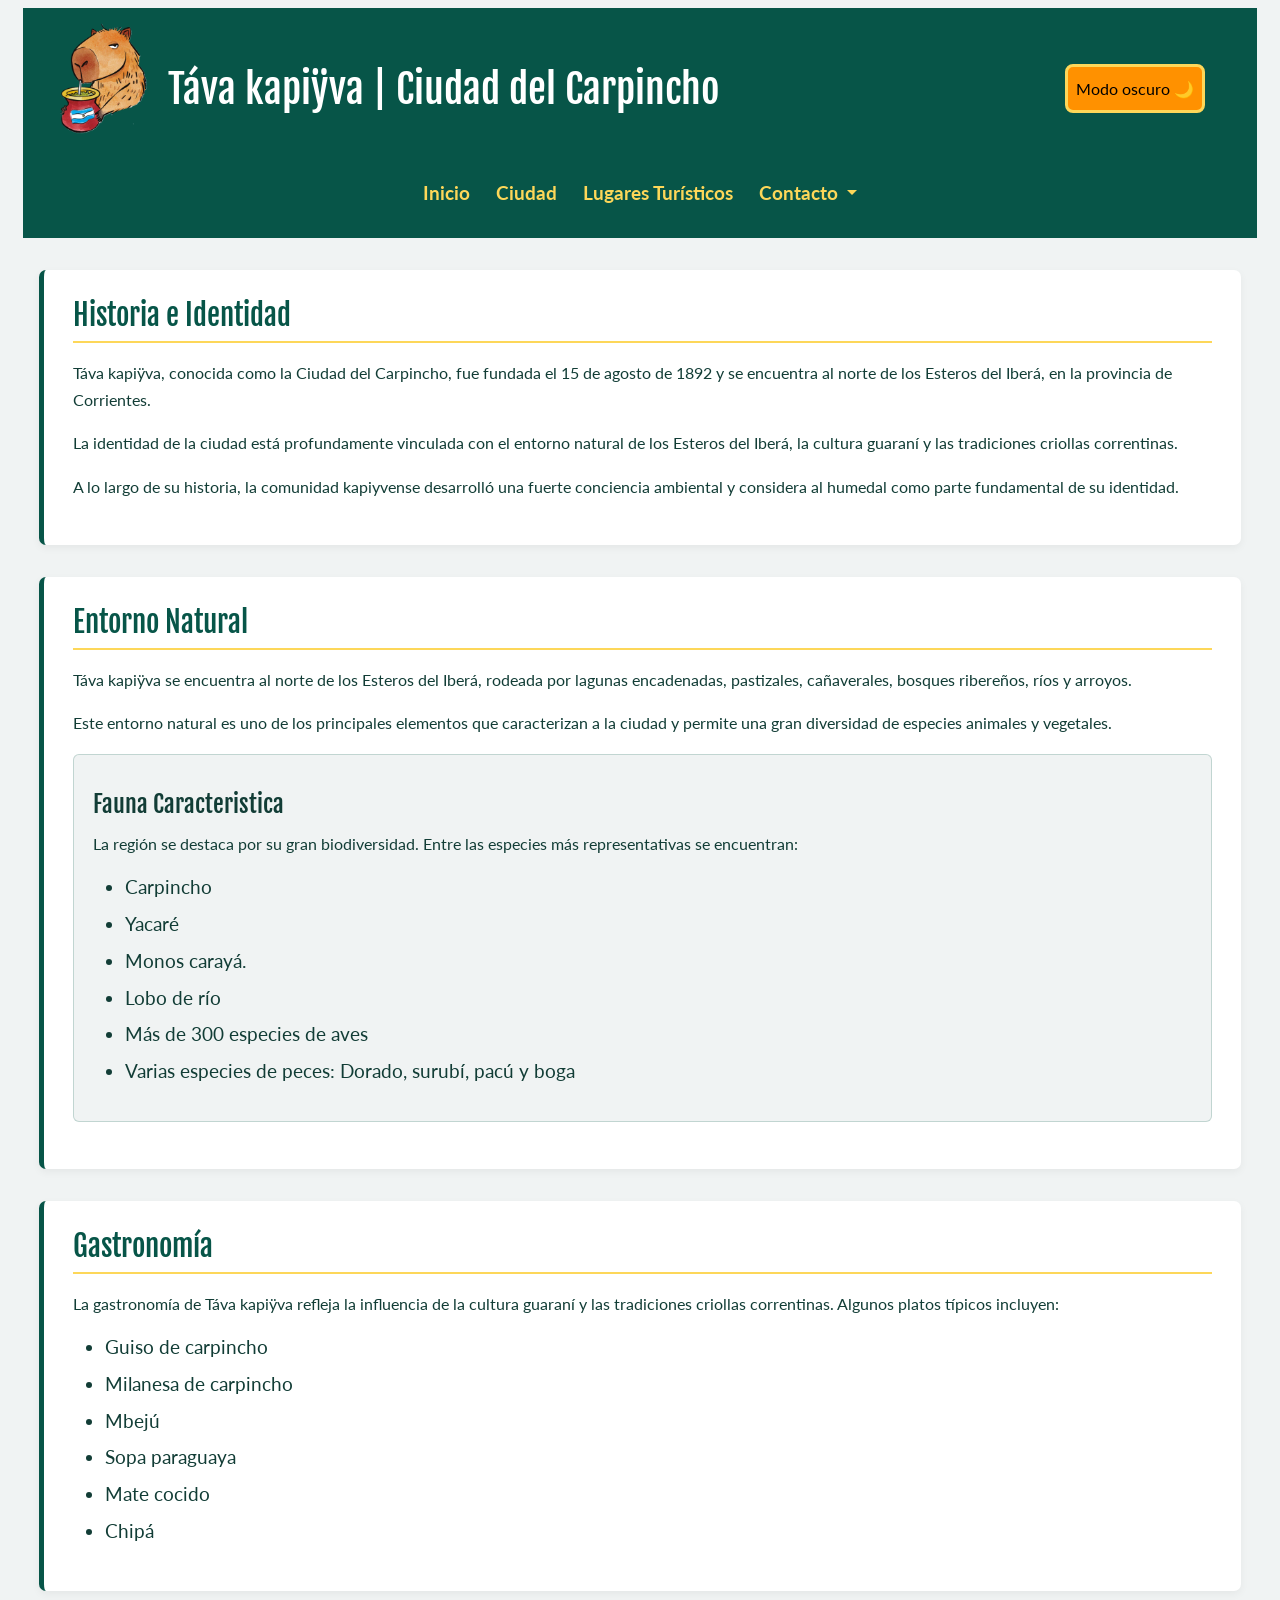
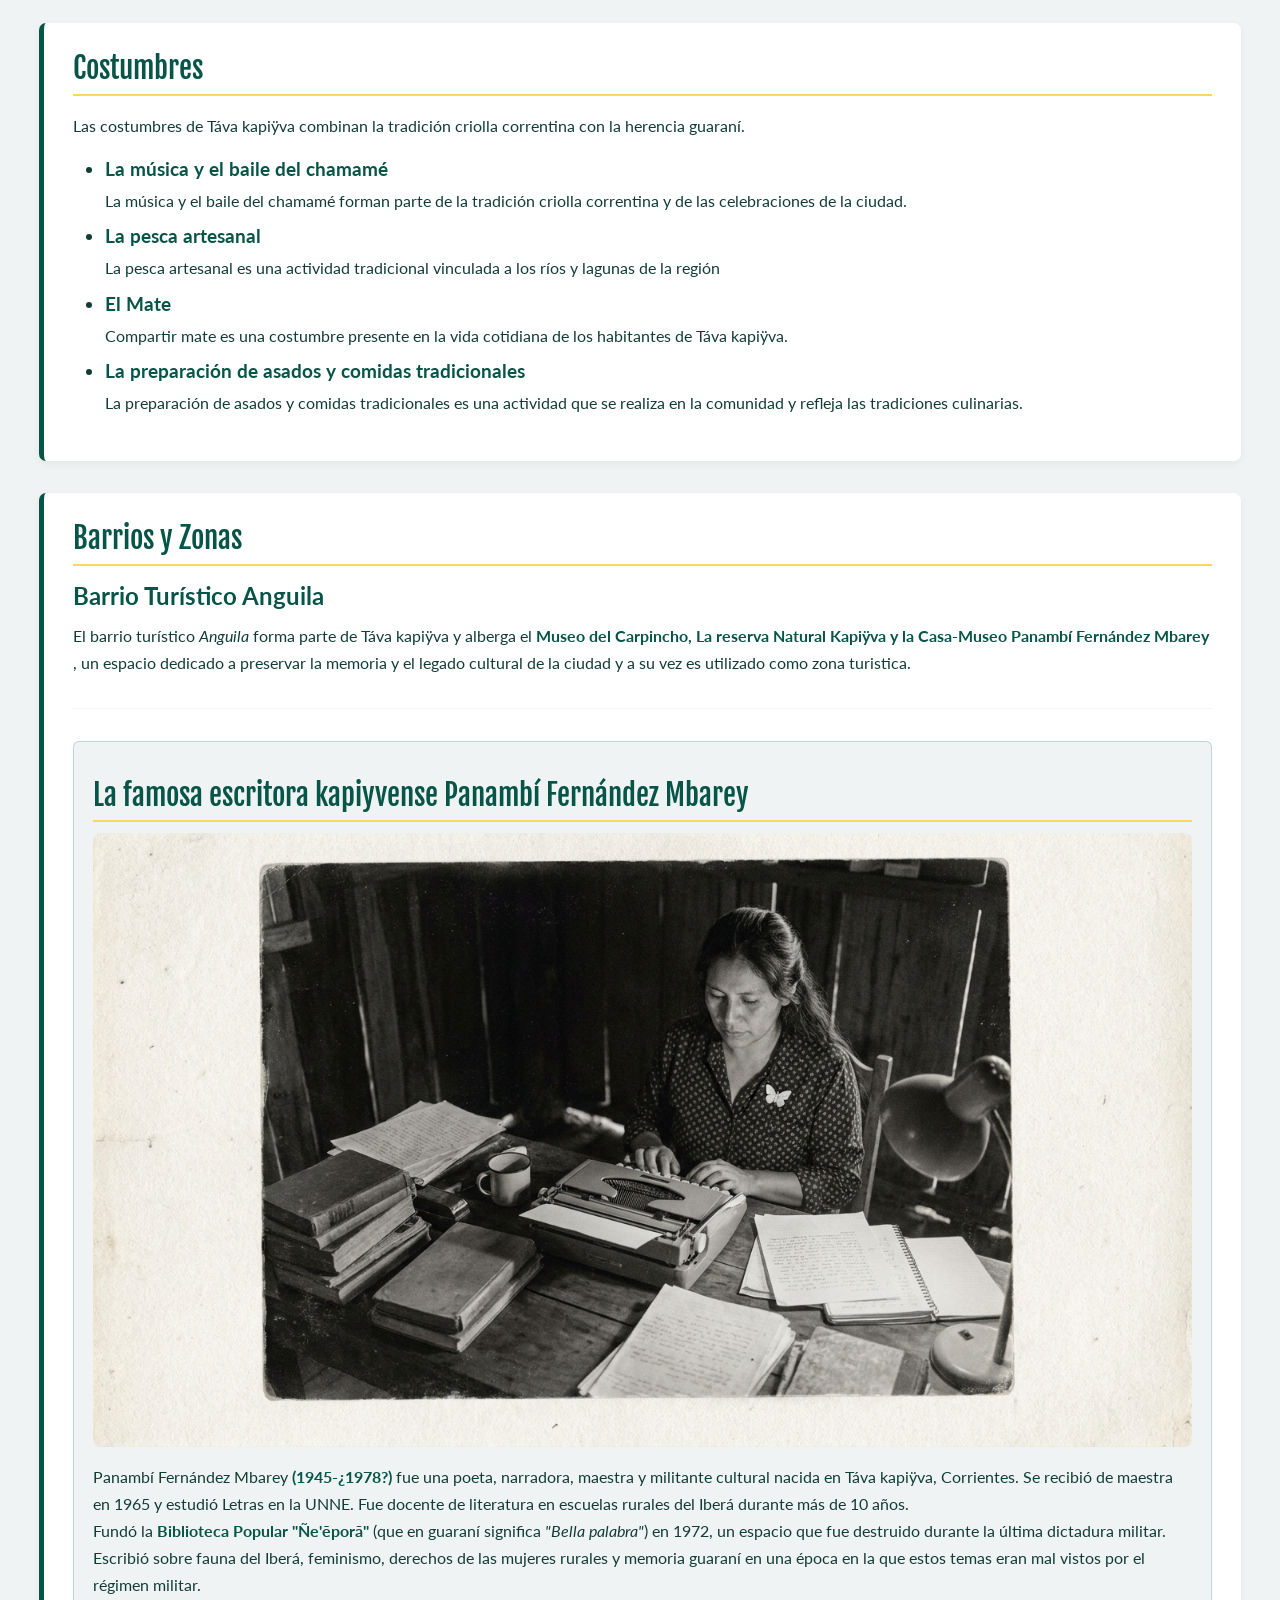
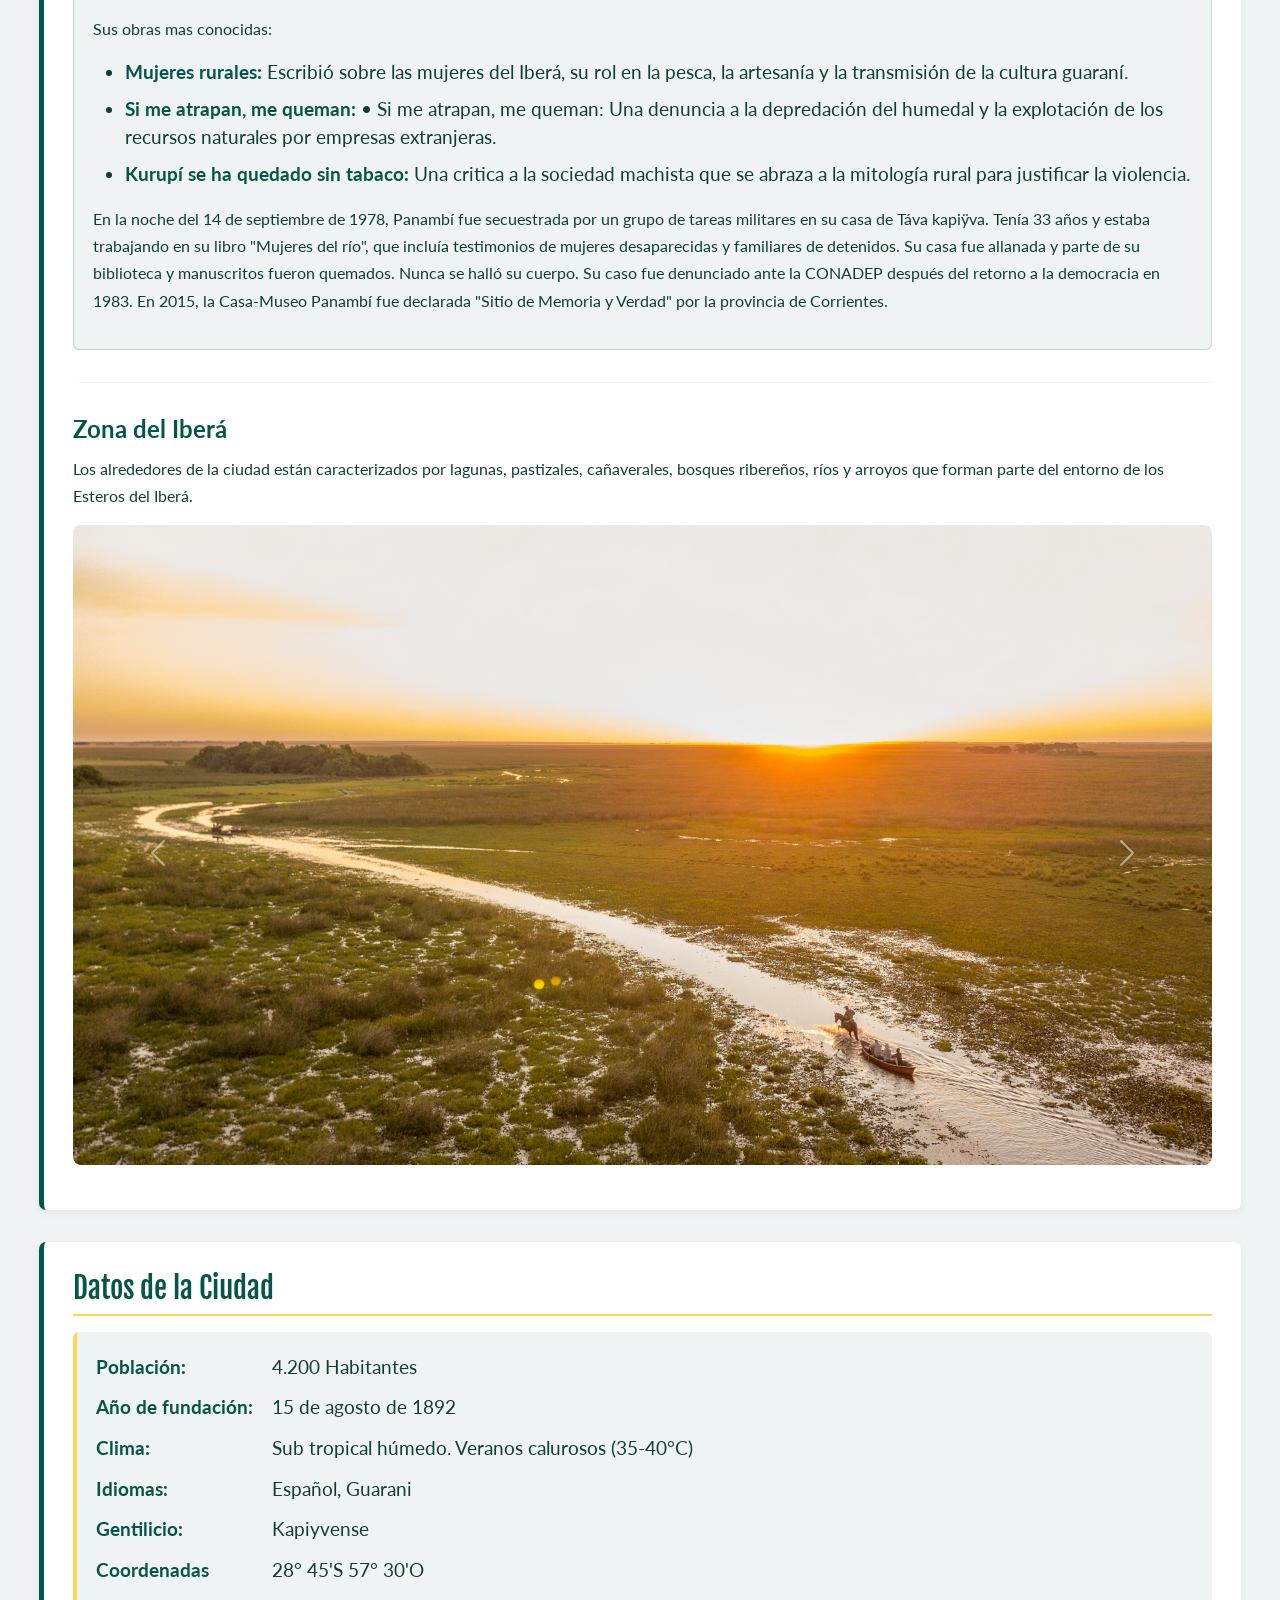
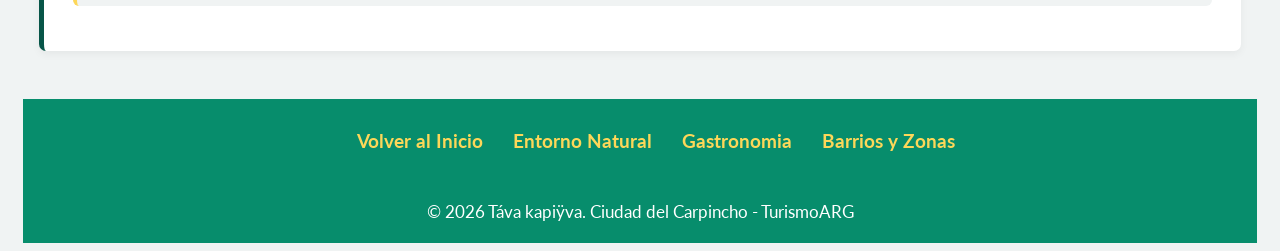
==== commit 98e1a36c: "Corección de nav y footer" ====
--- a/ciudad.html
+++ b/ciudad.html
@@ -9,16 +9,17 @@
     <link rel="shortcut icon" href="./Imagenes/logo-corrientes.png">
 
     <link href="https://cdn.jsdelivr.net/npm/bootstrap@5.3.3/dist/css/bootstrap.min.css" rel="stylesheet">
+
     <link rel="preconnect" href="https://fonts.googleapis.com">
     <link rel="preconnect" href="https://fonts.gstatic.com" crossorigin>
-
     <link href="https://fonts.googleapis.com/css2?family=Fjalla+One&display=swap" rel="stylesheet">
+
     <link rel="preconnect" href="https://fonts.googleapis.com">
     <link rel="preconnect" href="https://fonts.gstatic.com" crossorigin>
-
     <link
         href="https://fonts.googleapis.com/css2?family=Lato:ital,wght@0,100;0,300;0,400;0,700;0,900;1,100;1,300;1,400;1,700;1,900&display=swap"
         rel="stylesheet">
+
     <link rel="stylesheet" href="CSS/estilos.css">
 </head>
 
@@ -31,13 +32,15 @@
         </div>
         <nav class="navbar navbar-expand-lg">
             <div class="container-fluid">
-                <a class="navbar-brand" href="index.html"> Inicio </a>
                 <button class="navbar-toggler" type="button" data-bs-toggle="collapse" data-bs-target="#navbarScroll"
                     aria-controls="navbarScroll" aria-expanded="false" aria-label="Toggle navigation">
                     <span class="navbar-toggler-icon"></span>
                 </button>
                 <div class="collapse navbar-collapse" id="navbarScroll">
-                    <ul class="navbar-nav me-auto my-2 my-lg-0 navbar-nav-scroll">
+                    <ul class="navbar-nav me-auto navbar-nav-scroll">
+                        <li class="nav-item">
+                            <a class="nav-link" href="index.html"> Inicio </a>
+                        </li>
                         <li class="nav-item">
                             <a class="nav-link" href="ciudad.html"> Ciudad </a>
                         </li>
@@ -51,7 +54,9 @@
                             </a>
                             <ul class="dropdown-menu">
                                 <li><a class="dropdown-item" href="contacto.html"> Ir a Contacto </a></li>
-                                <li><a class="dropdown-item" href="https://www.instagram.com/ibera.pellegrini?cplk=MWVhOWVydnd4NmxsYg==" target="_blank" rel="noopener noreferrer"> Ir a Instagram </a></li>
+                                <li><a class="dropdown-item"
+                                        href="https://www.instagram.com/ibera.pellegrini?cplk=MWVhOWVydnd4NmxsYg=="
+                                        target="_blank" rel="noopener noreferrer"> Ir a Instagram </a></li>
                             </ul>
                     </ul>
                 </div>
@@ -152,7 +157,8 @@
                     <br> Fundó la <strong>Biblioteca Popular "Ñe'ẽporã"</strong> (que en guaraní significa <em>"Bella
                         palabra"</em>) en 1972, un espacio que fue destruido durante la última dictadura militar.
                     Escribió sobre fauna del Iberá, feminismo, derechos de las mujeres rurales y memoria guaraní en una
-                    época en la que estos temas eran mal vistos por el régimen militar. </p>
+                    época en la que estos temas eran mal vistos por el régimen militar.
+                </p>
                 <div>
                     <p> Sus obras mas conocidas:</p>
                     <ul>
@@ -181,30 +187,35 @@
                 <div id="carouselIbera" class="carousel slide">
                     <div class="carousel-inner">
                         <div class="carousel-item active">
-                            <img src="./Imagenes/zona-del-Ibera-paisaje.jpg" class="d-block w-100" alt="Atardecer en la zona del Iberá">
-                        </div>
-                        <div class="carousel-item">
-                            <img src="./Imagenes/zona-de-Ibera.jpg" class="d-block w-100" alt="Paisaje de la zona del Iberá">
-                        </div>
-                        <div class="carousel-item">
-                            <img src="./Imagenes/zona-del-Ibera-carpinchomamá.jpg" class="d-block w-100" alt="Carpincho madre en la zona del Iberá">
-                        </div>
-                        <div class="carousel-item">
-                            <img src="./Imagenes/zona-del-Ibera-yaguareté.jpg" class="d-block w-100" alt="yaguareté en su habitat natural">
-                        </div>
-                        <div class="carousel-item">
-                            <img src="./Imagenes/zona-del-Ibera-familiadecarpinchos.jpg" class="d-block w-100" alt="Familia de carpinchos en la zona del Iberá">
+                            <img src="./Imagenes/zona-del-Ibera-paisaje.jpg" class="d-block w-100"
+                                alt="Atardecer en la zona del Iberá">
+                        </div>
+                        <div class="carousel-item">
+                            <img src="./Imagenes/zona-de-Ibera.jpg" class="d-block w-100"
+                                alt="Paisaje de la zona del Iberá">
+                        </div>
+                        <div class="carousel-item">
+                            <img src="./Imagenes/zona-del-Ibera-carpinchomamá.jpg" class="d-block w-100"
+                                alt="Carpincho madre en la zona del Iberá">
+                        </div>
+                        <div class="carousel-item">
+                            <img src="./Imagenes/zona-del-Ibera-yaguareté.jpg" class="d-block w-100"
+                                alt="yaguareté en su habitat natural">
+                        </div>
+                        <div class="carousel-item">
+                            <img src="./Imagenes/zona-del-Ibera-familiadecarpinchos.jpg" class="d-block w-100"
+                                alt="Familia de carpinchos en la zona del Iberá">
                         </div>
                     </div>
                     <button class="carousel-control-prev" type="button" data-bs-target="#carouselIbera"
                         data-bs-slide="prev">
                         <span class="carousel-control-prev-icon" aria-hidden="true"></span>
-                        <span class="visually-hidden">Previous</span>
+                        <span class="visually-hidden"> Anterior </span>
                     </button>
                     <button class="carousel-control-next" type="button" data-bs-target="#carouselIbera"
                         data-bs-slide="next">
                         <span class="carousel-control-next-icon" aria-hidden="true"></span>
-                        <span class="visually-hidden">Next</span>
+                        <span class="visually-hidden"> Siguiente </span>
                     </button>
                 </div>
             </div>
--- a/CSS/estilos.css
+++ b/CSS/estilos.css
@@ -163,9 +163,9 @@
 /* Boton de modo oscuro/claro */
 
 header button {
-    background-color: #ff9100;
+    background-color: var(--color-hover);
     color: black;
-    border: 3px solid #ffa733;
+    border: 3px solid var(--color-acento);
     margin: 2rem;
     margin-left: auto;
     border-radius: 8px;
@@ -191,6 +191,17 @@
     width: max-content;
 }
 
+footer {
+    display: flex;
+    flex-direction: column;
+    justify-content: center;
+    align-items: center;
+    gap: 15px;
+    background-color: var(--color-footer);
+    color: var(--color-texto-secundario);
+    padding: 1rem;
+}
+
 .navbar a,
 footer a {
     text-decoration: none;
@@ -208,29 +219,18 @@
     transform: translateY(-3px);
 }
 
-footer {
-    display: flex;
-    flex-direction: column;
-    justify-content: center;
-    align-items: center;
-    background-color: var(--color-footer);
-    color: var(--color-texto-secundario);
-    padding: 1rem;
-    margin: 14px;
-}
-
 /* Elementos del menú */
 nav ul,
 footer ul {
     display: flex;
+    align-items: center;
     gap: 10px;
     list-style: none;
 }
 
 /* Main */
 main {
-    padding: 1.5rem;
-    margin: 0.5rem;
+    padding: 1rem;
 }
 
 /* Section */
@@ -517,6 +517,7 @@
     display: flex;
     flex-direction: column;
     gap: 12px;
+    margin: 0rem;
 }
 
 .lugar img {
